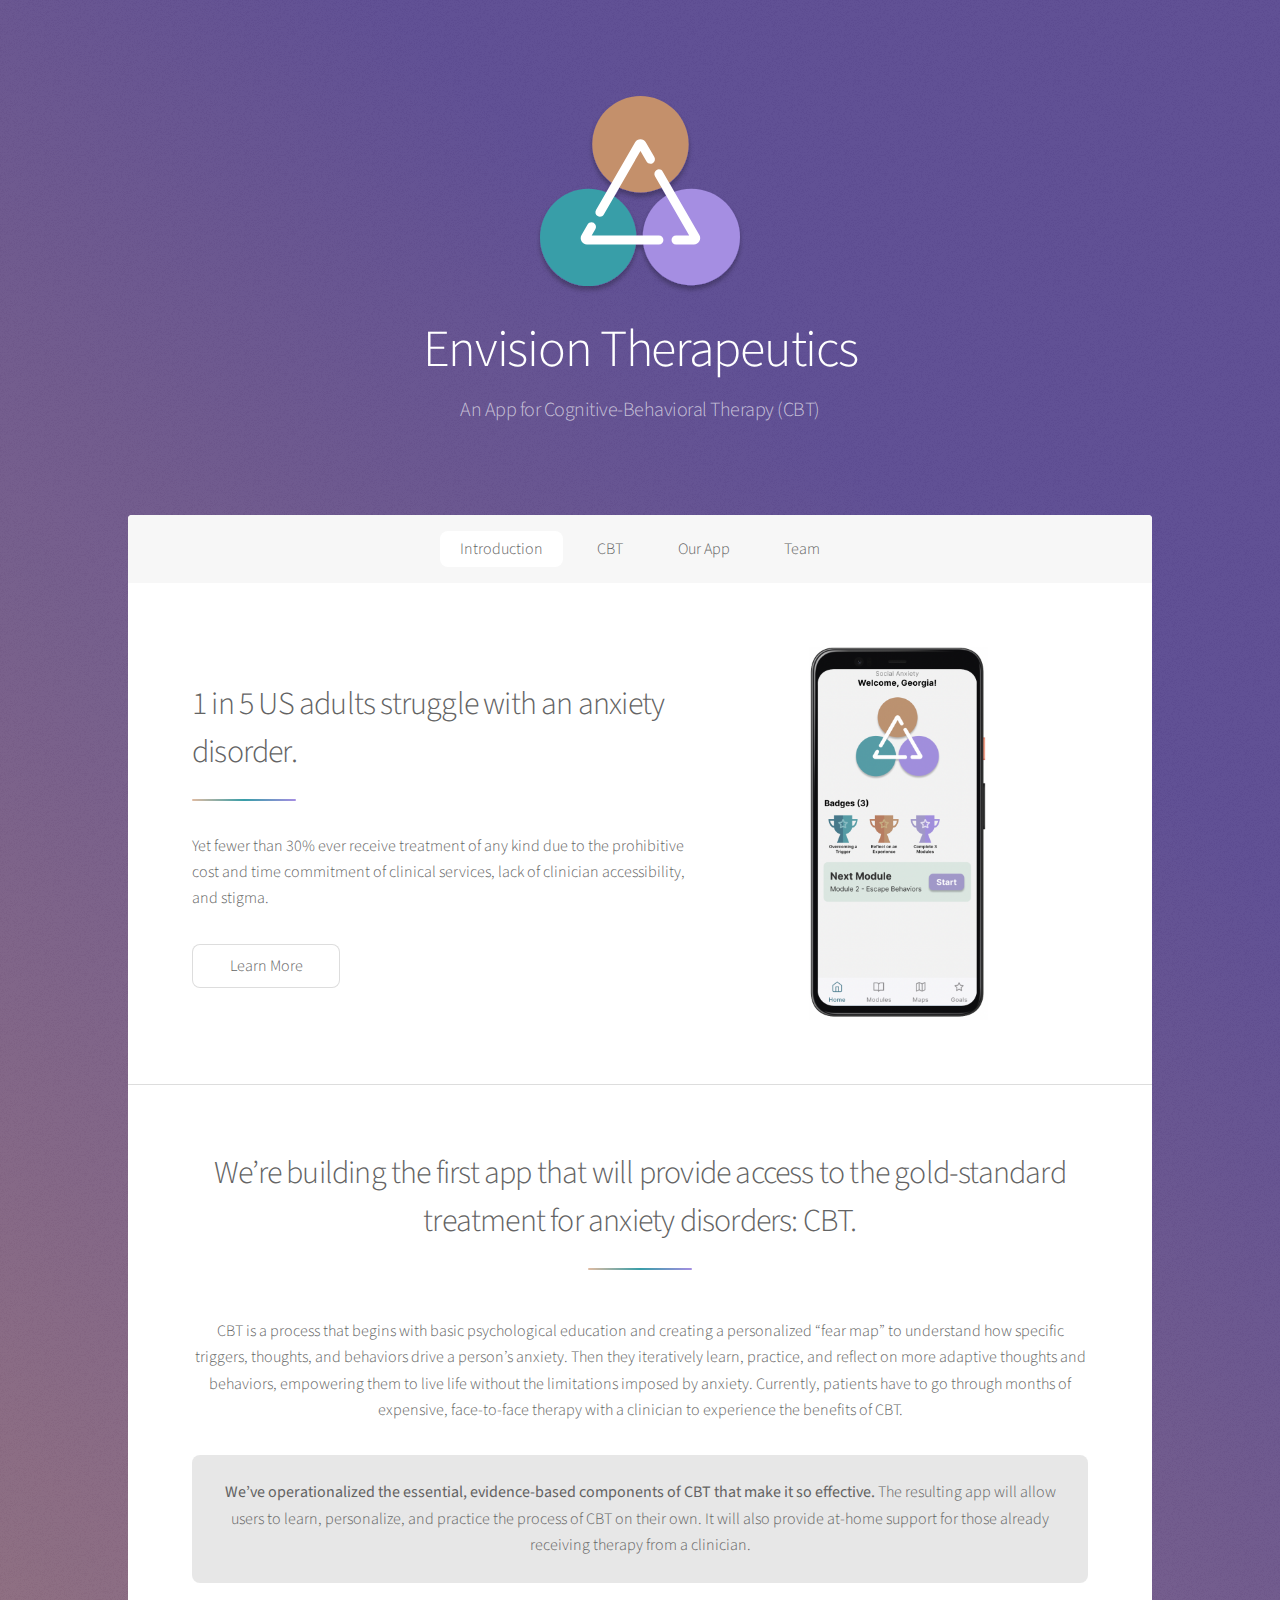
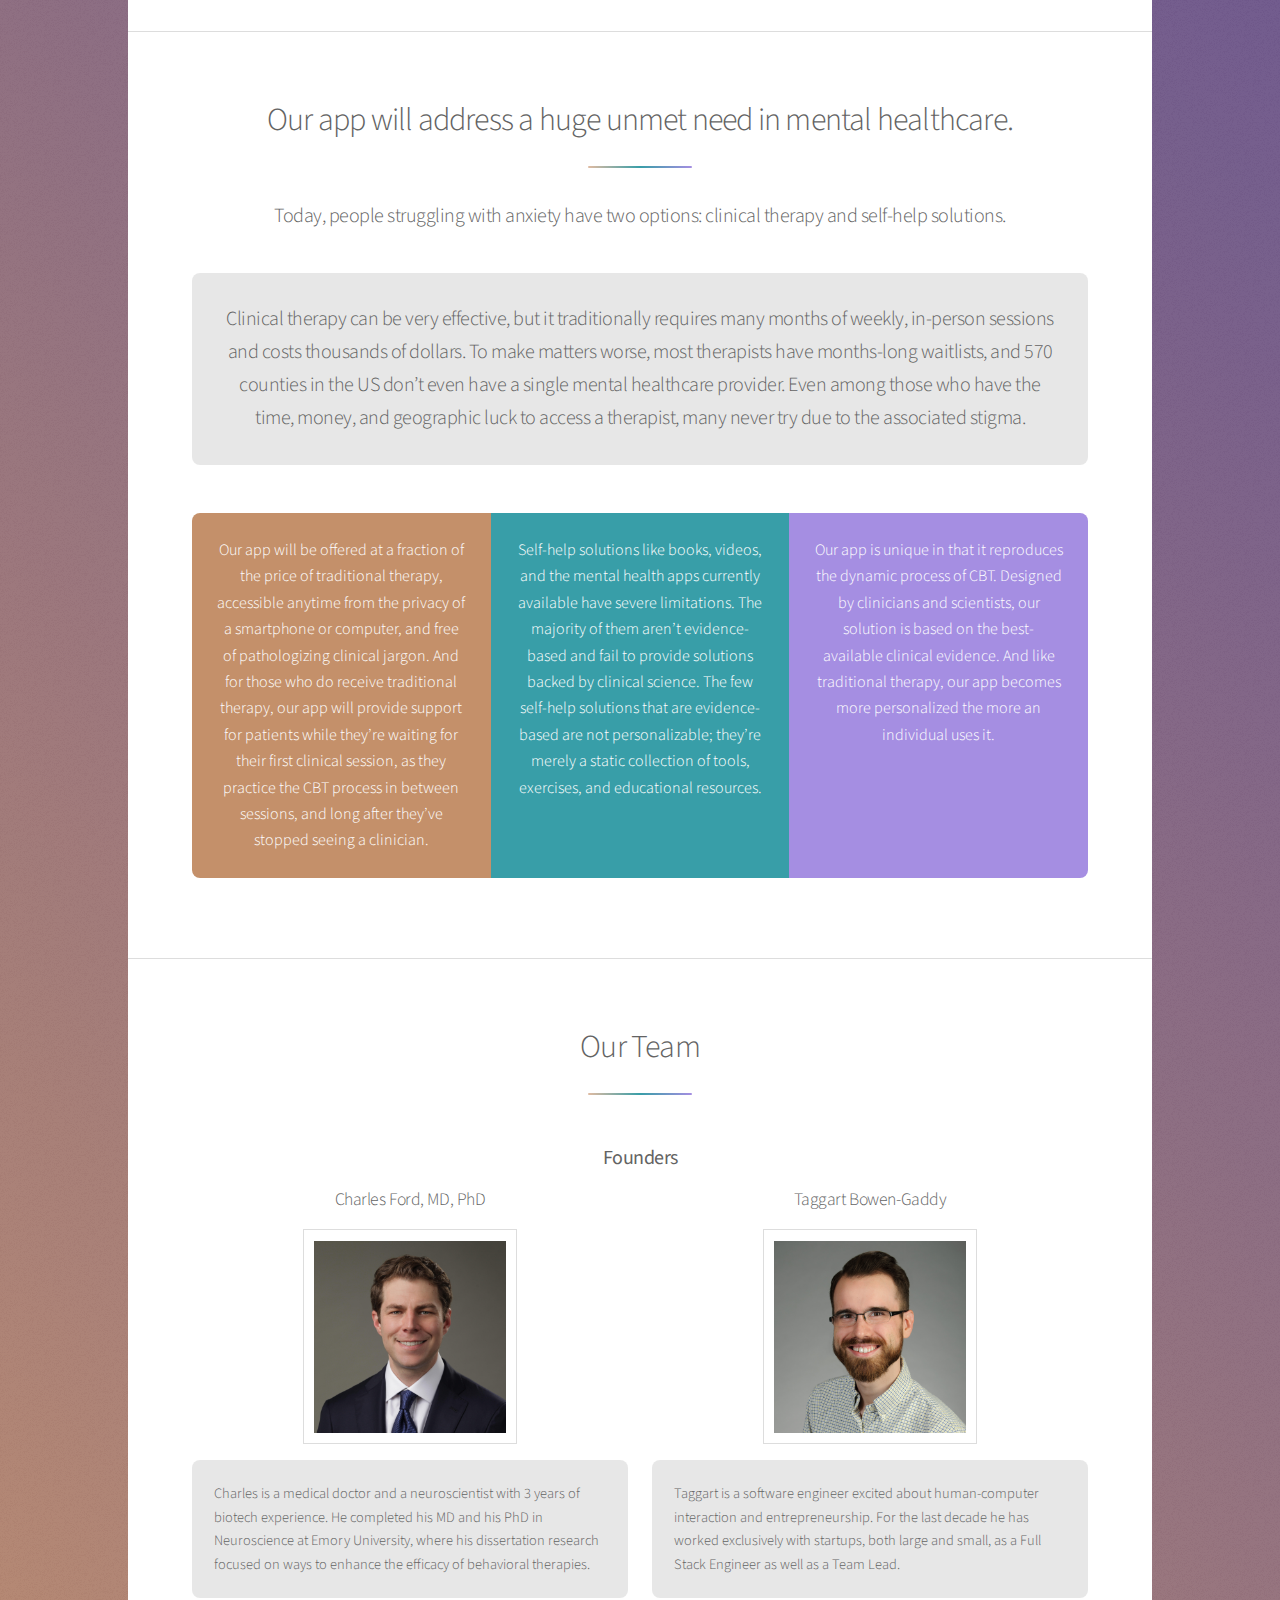
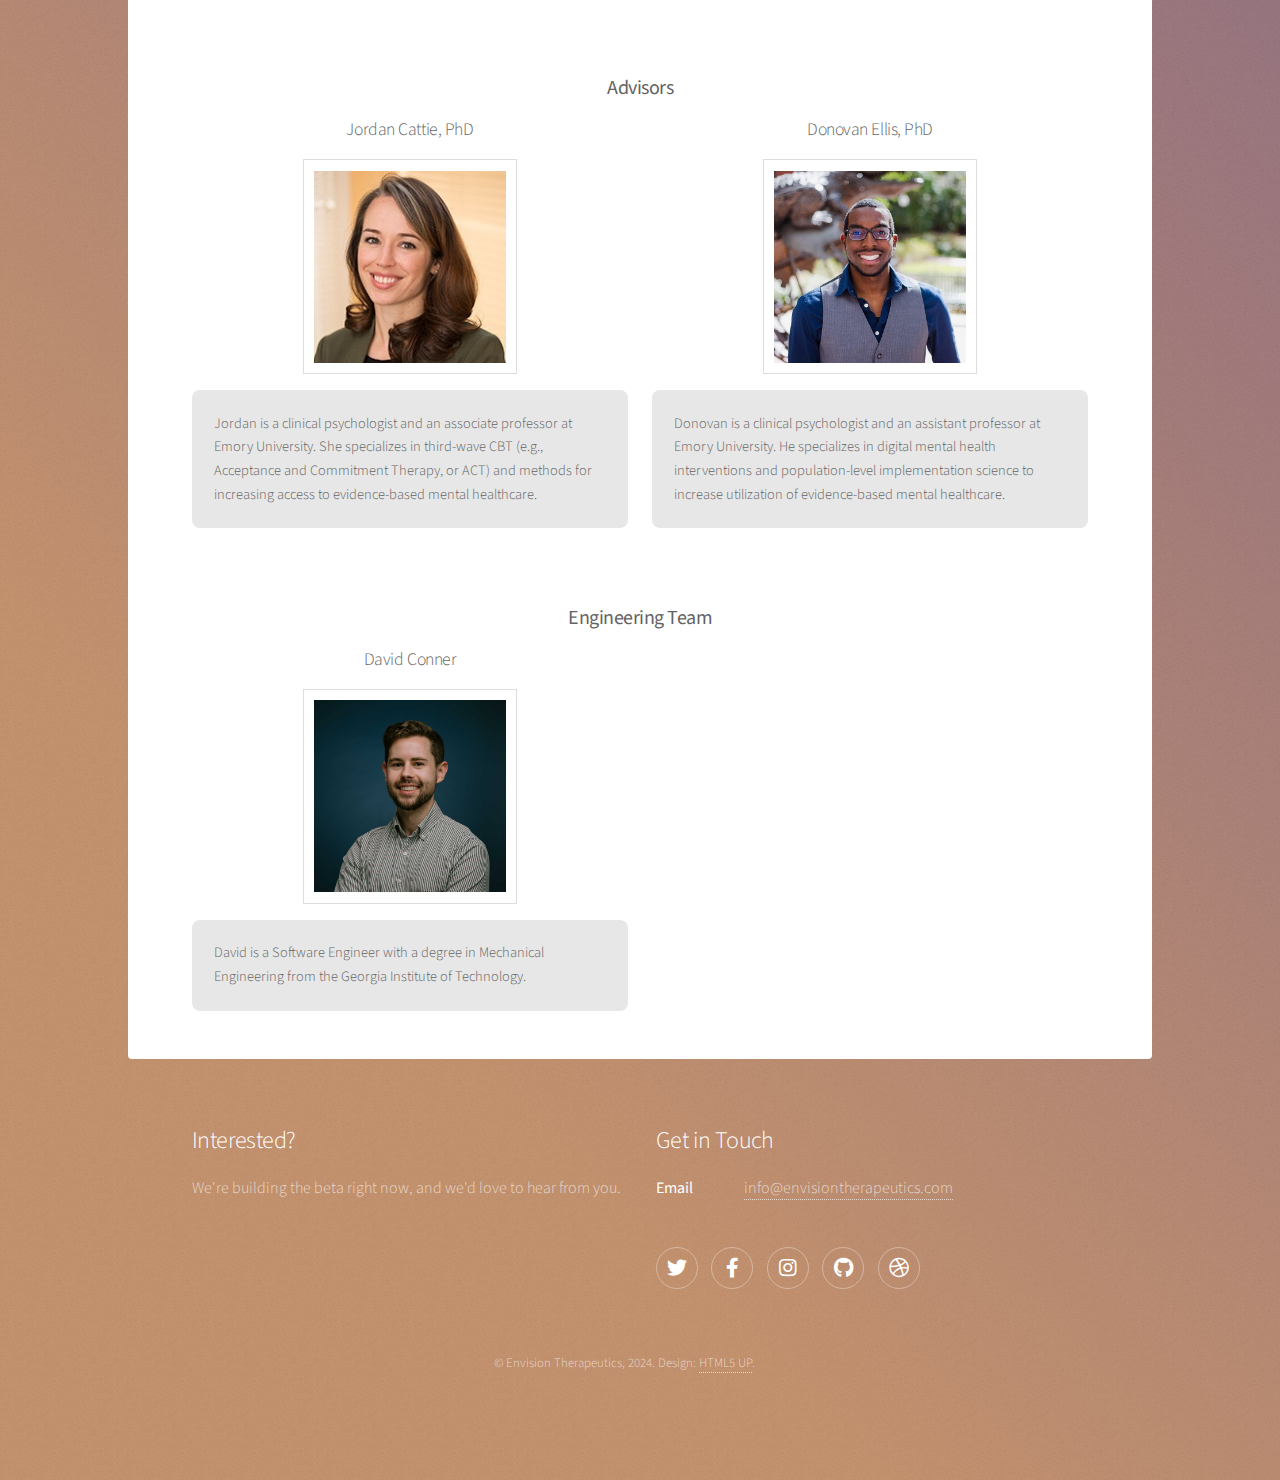
==== index.html @ 42913cb9 "Initial Commit" ====
<!DOCTYPE HTML>
<!--
	Stellar by HTML5 UP
	html5up.net | @ajlkn
	Free for personal and commercial use under the CCA 3.0 license (html5up.net/license)
-->
<html>
	<head>
		<title>Envision Therapeutics</title>
		<meta charset="utf-8" />
		<meta name="viewport" content="width=device-width, initial-scale=1, user-scalable=no" />
		<link rel="stylesheet" href="assets/css/main.css" />
		<noscript><link rel="stylesheet" href="assets/css/noscript.css" /></noscript>
	</head>
	<body class="is-preload">

		<!-- Wrapper -->
			<div id="wrapper">

				<!-- Header -->
					<header id="header" class="alt">
						<span class="logo"><img src="images/logo.svg" alt="" /></span>
						<h1>Envision Therapeutics</h1>
						<p>An App for Cognitive-Behavioral Therapy (CBT)</p>
					</header>

				<!-- Nav -->
					<nav id="nav">
						<ul>
							<li><a href="#intro" class="active">Introduction</a></li>
							<li><a href="#first">CBT</a></li>
							<li><a href="#second">Our App</a></li>
							<li><a href="#cta">Team</a></li>
						</ul>
					</nav>

				<!-- Main -->
					<div id="main">

						<!-- Introduction -->
							<section id="intro" class="main">
								<div class="spotlight">
									<div class="content">
										<header class="major">
											<h2>1 in 5 US adults struggle with an anxiety disorder.</h2>
										</header>
										<p>Yet fewer than 30% ever receive treatment of any kind due to the prohibitive cost and time commitment of clinical services, lack of clinician accessibility, and stigma.</p>
										<ul class="actions">
											<li><a href="#first" class="button">Learn More</a></li>
										</ul>
									</div>
									<img src="images/phone_mock.png" alt="" style="width: 20%; height: 20%; margin: 0 100px;" class="mobile-hide"/>
								</div>
							</section>

						<!-- First Section -->
							<section id="first" class="main special">
								<header class="major">
									<h2>We’re building the first app that will provide access to the gold-standard treatment for anxiety disorders: CBT.</h2>
								</header>
								<p>CBT is a process that begins with basic psychological education and creating a personalized “fear map” to understand how specific triggers, thoughts, and behaviors drive a person’s anxiety. Then they iteratively learn, practice, and reflect on more adaptive thoughts and behaviors, empowering them to live life without the limitations imposed by anxiety. Currently, patients have to go through months of expensive, face-to-face therapy with a clinician to experience the benefits of CBT.</p>
								<p class="subsection"><b>We’ve operationalized the essential, evidence-based components of CBT that make it so effective.</b> The resulting app will allow users to learn, personalize, and practice the process of CBT on their own. It will also provide at-home support for those already receiving therapy from a clinician.</pre>
							</section>

						<!-- Second Section -->
							<section id="second" class="main special">
								<header class="major">
									<h2>Our app will address a huge unmet need in mental healthcare.</h2>
									<p>Today, people struggling with anxiety have two options: clinical therapy and self-help solutions.</p>
									<p class="subsection">Clinical therapy can be very effective, but it traditionally requires many months of weekly, in-person sessions and costs thousands of dollars. To make matters worse, most therapists have months-long waitlists, and 570 counties in the US don’t even have a single mental healthcare provider. Even among those who have the time, money, and geographic luck to access a therapist, many never try due to the  associated stigma.</p>
								</header>
								<ul class="statistics">
									<li class="style1">
										Our app will be offered at a fraction of the price of traditional therapy, accessible anytime from the privacy of a smartphone or computer, and free of pathologizing clinical jargon. And for those who do receive traditional therapy, our app will provide support for patients while they’re waiting for their first clinical session, as they practice the CBT process in between sessions, and long after they’ve stopped seeing a clinician.
									</li>
									<li class="style2">
										Self-help solutions like books, videos, and the mental health apps currently available have severe limitations. The majority of them aren’t evidence-based and fail to provide solutions backed by clinical science. The few self-help solutions that are evidence-based are not personalizable; they’re merely a static collection of tools, exercises, and educational resources.
									</li>
									<li class="style3">
										Our app is unique in that it reproduces the dynamic process of CBT. Designed by clinicians and scientists, our solution is based on the best-available clinical evidence. And like traditional therapy, our app becomes more personalized the more an individual uses it.
									</li>
								</ul>
							</section>

						<!-- Get Started -->
							<section id="cta" class="main special">
								<header class="major">
									<h2>Our Team</h2>
								</header>
								
								<!-- Founders -->
								<h3><b>Founders</b></h3>
								<div class="row">
									<div class="col-6 col-12-medium">
										<div class="spotlight team">
											<div class="content">
												<h4>Charles Ford, MD, PhD</h4>
												<span class="image">
													<img src="images/headshots/charlie.jpg" 
														 alt="Charles Ford" 
														 style="--zoom: 1; --position-y: 0%;" />
												</span>
												<p class="subsection">Charles is a medical doctor and a neuroscientist with 3 years of biotech experience. He completed his MD and his PhD in Neuroscience at Emory University, where his dissertation research focused on ways to enhance the efficacy of behavioral therapies.</p>
											</div>
										</div>
									</div>
									<div class="col-6 col-12-medium">
										<div class="spotlight team">
											<div class="content">
												<h4>Taggart Bowen-Gaddy</h4>
												<span class="image">
													<img src="images/headshots/taggart.jpg"
														 alt="Taggart Bowen-Gaddy" 
														 style="--zoom: 1; --position-y: 0%; transform: scaleX(-1);" />
												</span>
												<p class="subsection">Taggart is a software engineer excited about human-computer interaction and entrepreneurship. For the last decade he has worked exclusively with startups, both large and small, as a Full Stack Engineer as well as a Team Lead.</p>
											</div>
										</div>
									</div>
								</div>

								<!-- Advisors -->
								<p>&nbsp;</p>
								<h3><b>Advisors</b></h3>
								<div class="row">
									<div class="col-6 col-12-medium">
										<div class="spotlight team">
											<div class="content">
												<h4>Jordan Cattie, PhD</h4>
												<span class="image"><img src="images/headshots/jordan2.jpg" alt="Jordan Cattie" style="--zoom: 1; --position-y: 0%;" /></span>
												<p class="subsection">Jordan is a clinical psychologist and an associate professor at Emory University. She specializes in third-wave CBT (e.g., Acceptance and Commitment Therapy, or ACT) and methods for increasing access to evidence-based mental healthcare.</p>
											</div>
										</div>
									</div>
									<div class="col-6 col-12-medium">
										<div class="spotlight team">
											<div class="content">
												<h4>Donovan Ellis, PhD</h4>
												<span class="image"><img src="images/headshots/donovan.jpg" alt="Donovan Ellis" style="--zoom: 1;" /></span>
												<p class="subsection">Donovan is a clinical psychologist and an assistant professor at Emory University. He specializes in digital mental health interventions and population-level implementation science to increase utilization of evidence-based mental healthcare.</p>
											</div>
										</div>
									</div>
								</div>

								<!-- Engineering Team -->
								<p>&nbsp;</p>
								<h3><b>Engineering Team</b></h3>
								<div class="row">
									<div class="col-6 col-12-medium">
										<div class="spotlight team">
											<div class="content">
												<h4>David Conner</h4>
												<span class="image"><img src="images/headshots/david.jpg" alt="David Conner" style="--zoom: 1; --position-y: 0%;" /></span>
												<p class="subsection">David is a Software Engineer with a degree in Mechanical Engineering from the Georgia Institute of Technology.</p>
											</div>
										</div>
									</div>
								</div>
							</section>

					</div>

				<!-- Footer -->
					<footer id="footer">
						<section>
							<h2>Interested?</h2>
							<p>We're building the beta right now, and we'd love to hear from you.</p>
						</section>
						<section>
							<h2>Get in Touch</h2>
							<dl class="alt">
								<dt>Email</dt>
								<dd><a href="#">info@envisiontherapeutics.com</a></dd>
							</dl>
							<ul class="icons">
								<li><a href="#" class="icon brands fa-twitter alt"><span class="label">Twitter</span></a></li>
								<li><a href="#" class="icon brands fa-facebook-f alt"><span class="label">Facebook</span></a></li>
								<li><a href="#" class="icon brands fa-instagram alt"><span class="label">Instagram</span></a></li>
								<li><a href="#" class="icon brands fa-github alt"><span class="label">GitHub</span></a></li>
								<li><a href="#" class="icon brands fa-dribbble alt"><span class="label">Dribbble</span></a></li>
							</ul>
						</section>
						<p class="copyright">&copy; Envision Therapeutics, 2024. Design: <a href="https://html5up.net">HTML5 UP</a>.</p>
					</footer>

			</div>

		<!-- Scripts -->
			<script src="assets/js/jquery.min.js"></script>
			<script src="assets/js/jquery.scrollex.min.js"></script>
			<script src="assets/js/jquery.scrolly.min.js"></script>
			<script src="assets/js/browser.min.js"></script>
			<script src="assets/js/breakpoints.min.js"></script>
			<script src="assets/js/util.js"></script>
			<script src="assets/js/main.js"></script>

	</body>
</html>
---- assets/css/main.css ----
@import url(fontawesome-all.min.css);
@import 'https://fonts.googleapis.com/css?family=Source+Sans+Pro:300,400';

/*
	Stellar by HTML5 UP
	html5up.net | @ajlkn
	Free for personal and commercial use under the CCA 3.0 license (html5up.net/license)
*/

html, body, div, span, applet, object,
iframe, h1, h2, h3, h4, h5, h6, p, blockquote,
pre, a, abbr, acronym, address, big, cite,
code, del, dfn, em, img, ins, kbd, q, s, samp,
small, strike, strong, sub, sup, tt, var, b,
u, i, center, dl, dt, dd, ol, ul, li, fieldset,
form, label, legend, table, caption, tbody,
tfoot, thead, tr, th, td, article, aside,
canvas, details, embed, figure, figcaption,
footer, header, hgroup, menu, nav, output, ruby,
section, summary, time, mark, audio, video {
	margin: 0;
	padding: 0;
	border: 0;
	font-size: 100%;
	font: inherit;
	vertical-align: baseline;}

article, aside, details, figcaption, figure,
footer, header, hgroup, menu, nav, section {
	display: block;}

body {
	line-height: 1;
}

ol, ul {
	list-style: none;
}

blockquote, q {
	quotes: none;
}

	blockquote:before, blockquote:after, q:before, q:after {
		content: '';
		content: none;
	}

table {
	border-collapse: collapse;
	border-spacing: 0;
}

body {
	-webkit-text-size-adjust: none;
}

mark {
	background-color: transparent;
	color: inherit;
}

input::-moz-focus-inner {
	border: 0;
	padding: 0;
}

input, select, textarea {
	-moz-appearance: none;
	-webkit-appearance: none;
	-ms-appearance: none;
	appearance: none;
}

/* Basic */

	@-ms-viewport {
		width: device-width;
	}

	body {
		-ms-overflow-style: scrollbar;
	}

	@media screen and (max-width: 480px) {

		html, body {
			min-width: 320px;
		}

	}

	html {
		box-sizing: border-box;
	}

	*, *:before, *:after {
		box-sizing: inherit;
	}

	body {
		background-color: #935d8c;
		background-image: url("images/overlay.png"), -moz-linear-gradient(225deg, #5f4d93 15%, #c4906a 85%);
		background-image: url("images/overlay.png"), -webkit-linear-gradient(225deg, #5f4d93 15%, #c4906a 85%);
		background-image: url("images/overlay.png"), -ms-linear-gradient(225deg, #5f4d93 15%, #c4906a 85%);
		background-image: url("images/overlay.png"), linear-gradient(225deg, #5f4d93 15%, #c4906a 85%);
	}

		body.is-preload *, body.is-preload *:before, body.is-preload *:after {
			-moz-animation: none !important;
			-webkit-animation: none !important;
			-ms-animation: none !important;
			animation: none !important;
			-moz-transition: none !important;
			-webkit-transition: none !important;
			-ms-transition: none !important;
			transition: none !important;
		}

/* Type */

	body {
		background-color: #935d8c;
		color: rgba(255, 255, 255, 0.65);
	}

	body, input, select, textarea {
		font-family: "Source Sans Pro", Helvetica, sans-serif;
		font-size: 17pt;
		font-weight: 300;
		line-height: 1.65;
	}

		@media screen and (max-width: 1680px) {

			body, input, select, textarea {
				font-size: 14pt;
			}

		}

		@media screen and (max-width: 1280px) {

			body, input, select, textarea {
				font-size: 12pt;
			}

		}

		@media screen and (max-width: 360px) {

			body, input, select, textarea {
				font-size: 11pt;
			}

		}

	a {
		-moz-transition: color 0.2s ease, border-bottom 0.2s ease;
		-webkit-transition: color 0.2s ease, border-bottom 0.2s ease;
		-ms-transition: color 0.2s ease, border-bottom 0.2s ease;
		transition: color 0.2s ease, border-bottom 0.2s ease;
		text-decoration: none;
		border-bottom: dotted 1px;
		color: inherit;
	}

		a:hover {
			border-bottom-color: transparent;
		}

	strong, b {
		font-weight: 400;
	}

	em, i {
		font-style: italic;
	}

	p {
		margin: 0 0 2em 0;
	}

		p.content {
			-moz-columns: 20em 2;
			-webkit-columns: 20em 2;
			-ms-columns: 20em 2;
			columns: 20em 2;
			-moz-column-gap: 2em;
			-webkit-column-gap: 2em;
			-ms-column-gap: 2em;
			column-gap: 2em;
			text-align: justify;
		}

		/* Add the new subsection class */
		p.subsection {
			background-color: rgba(161, 161, 161, 0.25);
			padding: 1.5em;
			margin: 1em 0;
			border-radius: 8px;
		}

	h1, h2, h3, h4, h5, h6 {
		font-weight: 300;
		line-height: 1.5;
		margin: 0 0 0.7em 0;
		letter-spacing: -0.025em;
	}

		h1 a, h2 a, h3 a, h4 a, h5 a, h6 a {
			color: inherit;
			text-decoration: none;
		}

	h1 {
		font-size: 2.5em;
		line-height: 1.2;
	}

	h2 {
		font-size: 1.5em;
	}

	h3 {
		font-size: 1.25em;
	}

	h4 {
		font-size: 1.1em;
	}

	h5 {
		font-size: 0.9em;
	}

	h6 {
		font-size: 0.7em;
	}

	@media screen and (max-width: 736px) {

		h1 {
			font-size: 2em;
		}

	}

	sub {
		font-size: 0.8em;
		position: relative;
		top: 0.5em;
	}

	sup {
		font-size: 0.8em;
		position: relative;
		top: -0.5em;
	}

	blockquote {
		border-left: solid 4px;
		font-style: italic;
		margin: 0 0 2em 0;
		padding: 0.5em 0 0.5em 2em;
	}

	code {
		border-radius: 8px;
		border: solid 1px;
		font-family: "Courier New", monospace;
		font-size: 0.9em;
		margin: 0 0.25em;
		padding: 0.25em 0.65em;
	}

	pre {
		-webkit-overflow-scrolling: touch;
		font-family: "Courier New", monospace;
		font-size: 0.9em;
		margin: 0 0 2em 0;
	}

		pre code {
			display: block;
			line-height: 1.75;
			padding: 1em 1.5em;
			overflow-x: auto;
		}

	hr {
		border: 0;
		border-bottom: solid 1px;
		margin: 2em 0;
	}

		hr.major {
			margin: 3em 0;
		}

	.align-left {
		text-align: left;
	}

	.align-center {
		text-align: center;
	}

	.align-right {
		text-align: right;
	}

	input, select, textarea {
		color: #ffffff;
	}

	a:hover {
		color: #ffffff;
	}

	strong, b {
		color: #ffffff;
	}

	h1, h2, h3, h4, h5, h6 {
		color: #ffffff;
	}

	blockquote {
		border-left-color: rgba(255, 255, 255, 0.35);
	}

	code {
		background: rgba(255, 255, 255, 0.075);
		border-color: rgba(255, 255, 255, 0.35);
	}

	hr {
		border-bottom-color: rgba(255, 255, 255, 0.35);
	}

/* Row */

	.row {
		display: flex;
		flex-wrap: wrap;
		box-sizing: border-box;
		align-items: stretch;
	}

		.row > * {
			box-sizing: border-box;
		}

		.row.gtr-uniform > * > :last-child {
			margin-bottom: 0;
		}

		.row.aln-left {
			justify-content: flex-start;
		}

		.row.aln-center {
			justify-content: center;
		}

		.row.aln-right {
			justify-content: flex-end;
		}

		.row.aln-top {
			align-items: flex-start;
		}

		.row.aln-middle {
			align-items: center;
		}

		.row.aln-bottom {
			align-items: flex-end;
		}

		.row > .imp {
			order: -1;
		}

		.row > .col-1 {
			width: 8.33333%;
		}

		.row > .off-1 {
			margin-left: 8.33333%;
		}

		.row > .col-2 {
			width: 16.66667%;
		}

		.row > .off-2 {
			margin-left: 16.66667%;
		}

		.row > .col-3 {
			width: 25%;
		}

		.row > .off-3 {
			margin-left: 25%;
		}

		.row > .col-4 {
			width: 33.33333%;
		}

		.row > .off-4 {
			margin-left: 33.33333%;
		}

		.row > .col-5 {
			width: 41.66667%;
		}

		.row > .off-5 {
			margin-left: 41.66667%;
		}

		.row > .col-6 {
			width: 50%;
		}

		.row > .off-6 {
			margin-left: 50%;
		}

		.row > .col-7 {
			width: 58.33333%;
		}

		.row > .off-7 {
			margin-left: 58.33333%;
		}

		.row > .col-8 {
			width: 66.66667%;
		}

		.row > .off-8 {
			margin-left: 66.66667%;
		}

		.row > .col-9 {
			width: 75%;
		}

		.row > .off-9 {
			margin-left: 75%;
		}

		.row > .col-10 {
			width: 83.33333%;
		}

		.row > .off-10 {
			margin-left: 83.33333%;
		}

		.row > .col-11 {
			width: 91.66667%;
		}

		.row > .off-11 {
			margin-left: 91.66667%;
		}

		.row > .col-12 {
			width: 100%;
		}

		.row > .off-12 {
			margin-left: 100%;
		}

		.row.gtr-0 {
			margin-top: 0;
			margin-left: 0em;
		}

			.row.gtr-0 > * {
				padding: 0 0 0 0em;
			}

			.row.gtr-0.gtr-uniform {
				margin-top: 0em;
			}

				.row.gtr-0.gtr-uniform > * {
					padding-top: 0em;
				}

		.row.gtr-25 {
			margin-top: 0;
			margin-left: -0.375em;
		}

			.row.gtr-25 > * {
				padding: 0 0 0 0.375em;
			}

			.row.gtr-25.gtr-uniform {
				margin-top: -0.375em;
			}

				.row.gtr-25.gtr-uniform > * {
					padding-top: 0.375em;
				}

		.row.gtr-50 {
			margin-top: 0;
			margin-left: -0.75em;
		}

			.row.gtr-50 > * {
				padding: 0 0 0 0.75em;
			}

			.row.gtr-50.gtr-uniform {
				margin-top: -0.75em;
			}

				.row.gtr-50.gtr-uniform > * {
					padding-top: 0.75em;
				}

		.row {
			margin-top: 0;
			margin-left: -1.5em;
		}

			.row > * {
				padding: 0 0 0 1.5em;
			}

			.row.gtr-uniform {
				margin-top: -1.5em;
			}

				.row.gtr-uniform > * {
					padding-top: 1.5em;
				}

		.row.gtr-150 {
			margin-top: 0;
			margin-left: -2.25em;
		}

			.row.gtr-150 > * {
				padding: 0 0 0 2.25em;
			}

			.row.gtr-150.gtr-uniform {
				margin-top: -2.25em;
			}

				.row.gtr-150.gtr-uniform > * {
					padding-top: 2.25em;
				}

		.row.gtr-200 {
			margin-top: 0;
			margin-left: -3em;
		}

			.row.gtr-200 > * {
				padding: 0 0 0 3em;
			}

			.row.gtr-200.gtr-uniform {
				margin-top: -3em;
			}

				.row.gtr-200.gtr-uniform > * {
					padding-top: 3em;
				}

		@media screen and (max-width: 1680px) {

			.row {
				display: flex;
				flex-wrap: wrap;
				box-sizing: border-box;
				align-items: stretch;
			}

				.row > * {
					box-sizing: border-box;
				}

				.row.gtr-uniform > * > :last-child {
					margin-bottom: 0;
				}

				.row.aln-left {
					justify-content: flex-start;
				}

				.row.aln-center {
					justify-content: center;
				}

				.row.aln-right {
					justify-content: flex-end;
				}

				.row.aln-top {
					align-items: flex-start;
				}

				.row.aln-middle {
					align-items: center;
				}

				.row.aln-bottom {
					align-items: flex-end;
				}

				.row > .imp-xlarge {
					order: -1;
				}

				.row > .col-1-xlarge {
					width: 8.33333%;
				}

				.row > .off-1-xlarge {
					margin-left: 8.33333%;
				}

				.row > .col-2-xlarge {
					width: 16.66667%;
				}

				.row > .off-2-xlarge {
					margin-left: 16.66667%;
				}

				.row > .col-3-xlarge {
					width: 25%;
				}

				.row > .off-3-xlarge {
					margin-left: 25%;
				}

				.row > .col-4-xlarge {
					width: 33.33333%;
				}

				.row > .off-4-xlarge {
					margin-left: 33.33333%;
				}

				.row > .col-5-xlarge {
					width: 41.66667%;
				}

				.row > .off-5-xlarge {
					margin-left: 41.66667%;
				}

				.row > .col-6-xlarge {
					width: 50%;
				}

				.row > .off-6-xlarge {
					margin-left: 50%;
				}

				.row > .col-7-xlarge {
					width: 58.33333%;
				}

				.row > .off-7-xlarge {
					margin-left: 58.33333%;
				}

				.row > .col-8-xlarge {
					width: 66.66667%;
				}

				.row > .off-8-xlarge {
					margin-left: 66.66667%;
				}

				.row > .col-9-xlarge {
					width: 75%;
				}

				.row > .off-9-xlarge {
					margin-left: 75%;
				}

				.row > .col-10-xlarge {
					width: 83.33333%;
				}

				.row > .off-10-xlarge {
					margin-left: 83.33333%;
				}

				.row > .col-11-xlarge {
					width: 91.66667%;
				}

				.row > .off-11-xlarge {
					margin-left: 91.66667%;
				}

				.row > .col-12-xlarge {
					width: 100%;
				}

				.row > .off-12-xlarge {
					margin-left: 100%;
				}

				.row.gtr-0 {
					margin-top: 0;
					margin-left: 0em;
				}

					.row.gtr-0 > * {
						padding: 0 0 0 0em;
					}

					.row.gtr-0.gtr-uniform {
						margin-top: 0em;
					}

						.row.gtr-0.gtr-uniform > * {
							padding-top: 0em;
						}

				.row.gtr-25 {
					margin-top: 0;
					margin-left: -0.375em;
				}

					.row.gtr-25 > * {
						padding: 0 0 0 0.375em;
					}

					.row.gtr-25.gtr-uniform {
						margin-top: -0.375em;
					}

						.row.gtr-25.gtr-uniform > * {
							padding-top: 0.375em;
						}

				.row.gtr-50 {
					margin-top: 0;
					margin-left: -0.75em;
				}

					.row.gtr-50 > * {
						padding: 0 0 0 0.75em;
					}

					.row.gtr-50.gtr-uniform {
						margin-top: -0.75em;
					}

						.row.gtr-50.gtr-uniform > * {
							padding-top: 0.75em;
						}

				.row {
					margin-top: 0;
					margin-left: -1.5em;
				}

					.row > * {
						padding: 0 0 0 1.5em;
					}

					.row.gtr-uniform {
						margin-top: -1.5em;
					}

						.row.gtr-uniform > * {
							padding-top: 1.5em;
						}

				.row.gtr-150 {
					margin-top: 0;
					margin-left: -2.25em;
				}

					.row.gtr-150 > * {
						padding: 0 0 0 2.25em;
					}

					.row.gtr-150.gtr-uniform {
						margin-top: -2.25em;
					}

						.row.gtr-150.gtr-uniform > * {
							padding-top: 2.25em;
						}

				.row.gtr-200 {
					margin-top: 0;
					margin-left: -3em;
				}

					.row.gtr-200 > * {
						padding: 0 0 0 3em;
					}

					.row.gtr-200.gtr-uniform {
						margin-top: -3em;
					}

						.row.gtr-200.gtr-uniform > * {
							padding-top: 3em;
						}

		}

		@media screen and (max-width: 1280px) {

			.row {
				display: flex;
				flex-wrap: wrap;
				box-sizing: border-box;
				align-items: stretch;
			}

				.row > * {
					box-sizing: border-box;
				}

				.row.gtr-uniform > * > :last-child {
					margin-bottom: 0;
				}

				.row.aln-left {
					justify-content: flex-start;
				}

				.row.aln-center {
					justify-content: center;
				}

				.row.aln-right {
					justify-content: flex-end;
				}

				.row.aln-top {
					align-items: flex-start;
				}

				.row.aln-middle {
					align-items: center;
				}

				.row.aln-bottom {
					align-items: flex-end;
				}

				.row > .imp-large {
					order: -1;
				}

				.row > .col-1-large {
					width: 8.33333%;
				}

				.row > .off-1-large {
					margin-left: 8.33333%;
				}

				.row > .col-2-large {
					width: 16.66667%;
				}

				.row > .off-2-large {
					margin-left: 16.66667%;
				}

				.row > .col-3-large {
					width: 25%;
				}

				.row > .off-3-large {
					margin-left: 25%;
				}

				.row > .col-4-large {
					width: 33.33333%;
				}

				.row > .off-4-large {
					margin-left: 33.33333%;
				}

				.row > .col-5-large {
					width: 41.66667%;
				}

				.row > .off-5-large {
					margin-left: 41.66667%;
				}

				.row > .col-6-large {
					width: 50%;
				}

				.row > .off-6-large {
					margin-left: 50%;
				}

				.row > .col-7-large {
					width: 58.33333%;
				}

				.row > .off-7-large {
					margin-left: 58.33333%;
				}

				.row > .col-8-large {
					width: 66.66667%;
				}

				.row > .off-8-large {
					margin-left: 66.66667%;
				}

				.row > .col-9-large {
					width: 75%;
				}

				.row > .off-9-large {
					margin-left: 75%;
				}

				.row > .col-10-large {
					width: 83.33333%;
				}

				.row > .off-10-large {
					margin-left: 83.33333%;
				}

				.row > .col-11-large {
					width: 91.66667%;
				}

				.row > .off-11-large {
					margin-left: 91.66667%;
				}

				.row > .col-12-large {
					width: 100%;
				}

				.row > .off-12-large {
					margin-left: 100%;
				}

				.row.gtr-0 {
					margin-top: 0;
					margin-left: 0em;
				}

					.row.gtr-0 > * {
						padding: 0 0 0 0em;
					}

					.row.gtr-0.gtr-uniform {
						margin-top: 0em;
					}

						.row.gtr-0.gtr-uniform > * {
							padding-top: 0em;
						}

				.row.gtr-25 {
					margin-top: 0;
					margin-left: -0.375em;
				}

					.row.gtr-25 > * {
						padding: 0 0 0 0.375em;
					}

					.row.gtr-25.gtr-uniform {
						margin-top: -0.375em;
					}

						.row.gtr-25.gtr-uniform > * {
							padding-top: 0.375em;
						}

				.row.gtr-50 {
					margin-top: 0;
					margin-left: -0.75em;
				}

					.row.gtr-50 > * {
						padding: 0 0 0 0.75em;
					}

					.row.gtr-50.gtr-uniform {
						margin-top: -0.75em;
					}

						.row.gtr-50.gtr-uniform > * {
							padding-top: 0.75em;
						}

				.row {
					margin-top: 0;
					margin-left: -1.5em;
				}

					.row > * {
						padding: 0 0 0 1.5em;
					}

					.row.gtr-uniform {
						margin-top: -1.5em;
					}

						.row.gtr-uniform > * {
							padding-top: 1.5em;
						}

				.row.gtr-150 {
					margin-top: 0;
					margin-left: -2.25em;
				}

					.row.gtr-150 > * {
						padding: 0 0 0 2.25em;
					}

					.row.gtr-150.gtr-uniform {
						margin-top: -2.25em;
					}

						.row.gtr-150.gtr-uniform > * {
							padding-top: 2.25em;
						}

				.row.gtr-200 {
					margin-top: 0;
					margin-left: -3em;
				}

					.row.gtr-200 > * {
						padding: 0 0 0 3em;
					}

					.row.gtr-200.gtr-uniform {
						margin-top: -3em;
					}

						.row.gtr-200.gtr-uniform > * {
							padding-top: 3em;
						}

		}

		@media screen and (max-width: 980px) {

			.row {
				display: flex;
				flex-wrap: wrap;
				box-sizing: border-box;
				align-items: stretch;
			}

				.row > * {
					box-sizing: border-box;
				}

				.row.gtr-uniform > * > :last-child {
					margin-bottom: 0;
				}

				.row.aln-left {
					justify-content: flex-start;
				}

				.row.aln-center {
					justify-content: center;
				}

				.row.aln-right {
					justify-content: flex-end;
				}

				.row.aln-top {
					align-items: flex-start;
				}

				.row.aln-middle {
					align-items: center;
				}

				.row.aln-bottom {
					align-items: flex-end;
				}

				.row > .imp-medium {
					order: -1;
				}

				.row > .col-1-medium {
					width: 8.33333%;
				}

				.row > .off-1-medium {
					margin-left: 8.33333%;
				}

				.row > .col-2-medium {
					width: 16.66667%;
				}

				.row > .off-2-medium {
					margin-left: 16.66667%;
				}

				.row > .col-3-medium {
					width: 25%;
				}

				.row > .off-3-medium {
					margin-left: 25%;
				}

				.row > .col-4-medium {
					width: 33.33333%;
				}

				.row > .off-4-medium {
					margin-left: 33.33333%;
				}

				.row > .col-5-medium {
					width: 41.66667%;
				}

				.row > .off-5-medium {
					margin-left: 41.66667%;
				}

				.row > .col-6-medium {
					width: 50%;
				}

				.row > .off-6-medium {
					margin-left: 50%;
				}

				.row > .col-7-medium {
					width: 58.33333%;
				}

				.row > .off-7-medium {
					margin-left: 58.33333%;
				}

				.row > .col-8-medium {
					width: 66.66667%;
				}

				.row > .off-8-medium {
					margin-left: 66.66667%;
				}

				.row > .col-9-medium {
					width: 75%;
				}

				.row > .off-9-medium {
					margin-left: 75%;
				}

				.row > .col-10-medium {
					width: 83.33333%;
				}

				.row > .off-10-medium {
					margin-left: 83.33333%;
				}

				.row > .col-11-medium {
					width: 91.66667%;
				}

				.row > .off-11-medium {
					margin-left: 91.66667%;
				}

				.row > .col-12-medium {
					width: 100%;
				}

				.row > .off-12-medium {
					margin-left: 100%;
				}

				.row.gtr-0 {
					margin-top: 0;
					margin-left: 0em;
				}

					.row.gtr-0 > * {
						padding: 0 0 0 0em;
					}

					.row.gtr-0.gtr-uniform {
						margin-top: 0em;
					}

						.row.gtr-0.gtr-uniform > * {
							padding-top: 0em;
						}

				.row.gtr-25 {
					margin-top: 0;
					margin-left: -0.375em;
				}

					.row.gtr-25 > * {
						padding: 0 0 0 0.375em;
					}

					.row.gtr-25.gtr-uniform {
						margin-top: -0.375em;
					}

						.row.gtr-25.gtr-uniform > * {
							padding-top: 0.375em;
						}

				.row.gtr-50 {
					margin-top: 0;
					margin-left: -0.75em;
				}

					.row.gtr-50 > * {
						padding: 0 0 0 0.75em;
					}

					.row.gtr-50.gtr-uniform {
						margin-top: -0.75em;
					}

						.row.gtr-50.gtr-uniform > * {
							padding-top: 0.75em;
						}

				.row {
					margin-top: 0;
					margin-left: -1.5em;
				}

					.row > * {
						padding: 0 0 0 1.5em;
					}

					.row.gtr-uniform {
						margin-top: -1.5em;
					}

						.row.gtr-uniform > * {
							padding-top: 1.5em;
						}

				.row.gtr-150 {
					margin-top: 0;
					margin-left: -2.25em;
				}

					.row.gtr-150 > * {
						padding: 0 0 0 2.25em;
					}

					.row.gtr-150.gtr-uniform {
						margin-top: -2.25em;
					}

						.row.gtr-150.gtr-uniform > * {
							padding-top: 2.25em;
						}

				.row.gtr-200 {
					margin-top: 0;
					margin-left: -3em;
				}

					.row.gtr-200 > * {
						padding: 0 0 0 3em;
					}

					.row.gtr-200.gtr-uniform {
						margin-top: -3em;
					}

						.row.gtr-200.gtr-uniform > * {
							padding-top: 3em;
						}

		}

		@media screen and (max-width: 736px) {

			.row {
				display: flex;
				flex-wrap: wrap;
				box-sizing: border-box;
				align-items: stretch;
			}

				.row > * {
					box-sizing: border-box;
				}

				.row.gtr-uniform > * > :last-child {
					margin-bottom: 0;
				}

				.row.aln-left {
					justify-content: flex-start;
				}

				.row.aln-center {
					justify-content: center;
				}

				.row.aln-right {
					justify-content: flex-end;
				}

				.row.aln-top {
					align-items: flex-start;
				}

				.row.aln-middle {
					align-items: center;
				}

				.row.aln-bottom {
					align-items: flex-end;
				}

				.row > .imp-small {
					order: -1;
				}

				.row > .col-1-small {
					width: 8.33333%;
				}

				.row > .off-1-small {
					margin-left: 8.33333%;
				}

				.row > .col-2-small {
					width: 16.66667%;
				}

				.row > .off-2-small {
					margin-left: 16.66667%;
				}

				.row > .col-3-small {
					width: 25%;
				}

				.row > .off-3-small {
					margin-left: 25%;
				}

				.row > .col-4-small {
					width: 33.33333%;
				}

				.row > .off-4-small {
					margin-left: 33.33333%;
				}

				.row > .col-5-small {
					width: 41.66667%;
				}

				.row > .off-5-small {
					margin-left: 41.66667%;
				}

				.row > .col-6-small {
					width: 50%;
				}

				.row > .off-6-small {
					margin-left: 50%;
				}

				.row > .col-7-small {
					width: 58.33333%;
				}

				.row > .off-7-small {
					margin-left: 58.33333%;
				}

				.row > .col-8-small {
					width: 66.66667%;
				}

				.row > .off-8-small {
					margin-left: 66.66667%;
				}

				.row > .col-9-small {
					width: 75%;
				}

				.row > .off-9-small {
					margin-left: 75%;
				}

				.row > .col-10-small {
					width: 83.33333%;
				}

				.row > .off-10-small {
					margin-left: 83.33333%;
				}

				.row > .col-11-small {
					width: 91.66667%;
				}

				.row > .off-11-small {
					margin-left: 91.66667%;
				}

				.row > .col-12-small {
					width: 100%;
				}

				.row > .off-12-small {
					margin-left: 100%;
				}

				.row.gtr-0 {
					margin-top: 0;
					margin-left: 0em;
				}

					.row.gtr-0 > * {
						padding: 0 0 0 0em;
					}

					.row.gtr-0.gtr-uniform {
						margin-top: 0em;
					}

						.row.gtr-0.gtr-uniform > * {
							padding-top: 0em;
						}

				.row.gtr-25 {
					margin-top: 0;
					margin-left: -0.25em;
				}

					.row.gtr-25 > * {
						padding: 0 0 0 0.25em;
					}

					.row.gtr-25.gtr-uniform {
						margin-top: -0.25em;
					}

						.row.gtr-25.gtr-uniform > * {
							padding-top: 0.25em;
						}

				.row.gtr-50 {
					margin-top: 0;
					margin-left: -0.5em;
				}

					.row.gtr-50 > * {
						padding: 0 0 0 0.5em;
					}

					.row.gtr-50.gtr-uniform {
						margin-top: -0.5em;
					}

						.row.gtr-50.gtr-uniform > * {
							padding-top: 0.5em;
						}

				.row {
					margin-top: 0;
					margin-left: -1em;
				}

					.row > * {
						padding: 0 0 0 1em;
					}

					.row.gtr-uniform {
						margin-top: -1em;
					}

						.row.gtr-uniform > * {
							padding-top: 1em;
						}

				.row.gtr-150 {
					margin-top: 0;
					margin-left: -1.5em;
				}

					.row.gtr-150 > * {
						padding: 0 0 0 1.5em;
					}

					.row.gtr-150.gtr-uniform {
						margin-top: -1.5em;
					}

						.row.gtr-150.gtr-uniform > * {
							padding-top: 1.5em;
						}

				.row.gtr-200 {
					margin-top: 0;
					margin-left: -2em;
				}

					.row.gtr-200 > * {
						padding: 0 0 0 2em;
					}

					.row.gtr-200.gtr-uniform {
						margin-top: -2em;
					}

						.row.gtr-200.gtr-uniform > * {
							padding-top: 2em;
						}

		}

		@media screen and (max-width: 480px) {

			.row {
				display: flex;
				flex-wrap: wrap;
				box-sizing: border-box;
				align-items: stretch;
			}

				.row > * {
					box-sizing: border-box;
				}

				.row.gtr-uniform > * > :last-child {
					margin-bottom: 0;
				}

				.row.aln-left {
					justify-content: flex-start;
				}

				.row.aln-center {
					justify-content: center;
				}

				.row.aln-right {
					justify-content: flex-end;
				}

				.row.aln-top {
					align-items: flex-start;
				}

				.row.aln-middle {
					align-items: center;
				}

				.row.aln-bottom {
					align-items: flex-end;
				}

				.row > .imp-xsmall {
					order: -1;
				}

				.row > .col-1-xsmall {
					width: 8.33333%;
				}

				.row > .off-1-xsmall {
					margin-left: 8.33333%;
				}

				.row > .col-2-xsmall {
					width: 16.66667%;
				}

				.row > .off-2-xsmall {
					margin-left: 16.66667%;
				}

				.row > .col-3-xsmall {
					width: 25%;
				}

				.row > .off-3-xsmall {
					margin-left: 25%;
				}

				.row > .col-4-xsmall {
					width: 33.33333%;
				}

				.row > .off-4-xsmall {
					margin-left: 33.33333%;
				}

				.row > .col-5-xsmall {
					width: 41.66667%;
				}

				.row > .off-5-xsmall {
					margin-left: 41.66667%;
				}

				.row > .col-6-xsmall {
					width: 50%;
				}

				.row > .off-6-xsmall {
					margin-left: 50%;
				}

				.row > .col-7-xsmall {
					width: 58.33333%;
				}

				.row > .off-7-xsmall {
					margin-left: 58.33333%;
				}

				.row > .col-8-xsmall {
					width: 66.66667%;
				}

				.row > .off-8-xsmall {
					margin-left: 66.66667%;
				}

				.row > .col-9-xsmall {
					width: 75%;
				}

				.row > .off-9-xsmall {
					margin-left: 75%;
				}

				.row > .col-10-xsmall {
					width: 83.33333%;
				}

				.row > .off-10-xsmall {
					margin-left: 83.33333%;
				}

				.row > .col-11-xsmall {
					width: 91.66667%;
				}

				.row > .off-11-xsmall {
					margin-left: 91.66667%;
				}

				.row > .col-12-xsmall {
					width: 100%;
				}

				.row > .off-12-xsmall {
					margin-left: 100%;
				}

				.row.gtr-0 {
					margin-top: 0;
					margin-left: 0em;
				}

					.row.gtr-0 > * {
						padding: 0 0 0 0em;
					}

					.row.gtr-0.gtr-uniform {
						margin-top: 0em;
					}

						.row.gtr-0.gtr-uniform > * {
							padding-top: 0em;
						}

				.row.gtr-25 {
					margin-top: 0;
					margin-left: -0.3125em;
				}

					.row.gtr-25 > * {
						padding: 0 0 0 0.3125em;
					}

					.row.gtr-25.gtr-uniform {
						margin-top: -0.3125em;
					}

						.row.gtr-25.gtr-uniform > * {
							padding-top: 0.3125em;
						}

				.row.gtr-50 {
					margin-top: 0;
					margin-left: -0.625em;
				}

					.row.gtr-50 > * {
						padding: 0 0 0 0.625em;
					}

					.row.gtr-50.gtr-uniform {
						margin-top: -0.625em;
					}

						.row.gtr-50.gtr-uniform > * {
							padding-top: 0.625em;
						}

				.row {
					margin-top: 0;
					margin-left: -1.25em;
				}

					.row > * {
						padding: 0 0 0 1.25em;
					}

					.row.gtr-uniform {
						margin-top: -1.25em;
					}

						.row.gtr-uniform > * {
							padding-top: 1.25em;
						}

				.row.gtr-150 {
					margin-top: 0;
					margin-left: -1.875em;
				}

					.row.gtr-150 > * {
						padding: 0 0 0 1.875em;
					}

					.row.gtr-150.gtr-uniform {
						margin-top: -1.875em;
					}

						.row.gtr-150.gtr-uniform > * {
							padding-top: 1.875em;
						}

				.row.gtr-200 {
					margin-top: 0;
					margin-left: -2.5em;
				}

					.row.gtr-200 > * {
						padding: 0 0 0 2.5em;
					}

					.row.gtr-200.gtr-uniform {
						margin-top: -2.5em;
					}

						.row.gtr-200.gtr-uniform > * {
							padding-top: 2.5em;
						}

		}

/* Box */

	.box {
		border-radius: 8px;
		border: solid;
		margin-bottom: 2em;
		padding: 1.5em;
	}

		.box > :last-child,
		.box > :last-child > :last-child,
		.box > :last-child > :last-child > :last-child {
			margin-bottom: 0;
		}

		.box.alt {
			border: 0;
			border-radius: 0;
			padding: 0;
		}

	.box {
		border-color: rgba(255, 255, 255, 0.35);
	}

/* Button */

	input[type="submit"],
	input[type="reset"],
	input[type="button"],
	button,
	.button {
		-moz-appearance: none;
		-webkit-appearance: none;
		-ms-appearance: none;
		appearance: none;
		-moz-transition: background-color 0.2s ease-in-out, color 0.2s ease-in-out;
		-webkit-transition: background-color 0.2s ease-in-out, color 0.2s ease-in-out;
		-ms-transition: background-color 0.2s ease-in-out, color 0.2s ease-in-out;
		transition: background-color 0.2s ease-in-out, color 0.2s ease-in-out;
		border-radius: 8px;
		border: 0;
		cursor: pointer;
		display: inline-block;
		font-weight: 300;
		height: 2.75em;
		line-height: 2.75em;
		min-width: 9.25em;
		padding: 0 1.5em;
		text-align: center;
		text-decoration: none;
		white-space: nowrap;
	}

		input[type="submit"].icon,
		input[type="reset"].icon,
		input[type="button"].icon,
		button.icon,
		.button.icon {
			padding-left: 1.35em;
		}

			input[type="submit"].icon:before,
			input[type="reset"].icon:before,
			input[type="button"].icon:before,
			button.icon:before,
			.button.icon:before {
				margin-right: 0.5em;
			}

		input[type="submit"].fit,
		input[type="reset"].fit,
		input[type="button"].fit,
		button.fit,
		.button.fit {
			width: 100%;
		}

		input[type="submit"].small,
		input[type="reset"].small,
		input[type="button"].small,
		button.small,
		.button.small {
			font-size: 0.8em;
		}

		input[type="submit"].large,
		input[type="reset"].large,
		input[type="button"].large,
		button.large,
		.button.large {
			font-size: 1.35em;
		}

		input[type="submit"].disabled, input[type="submit"]:disabled,
		input[type="reset"].disabled,
		input[type="reset"]:disabled,
		input[type="button"].disabled,
		input[type="button"]:disabled,
		button.disabled,
		button:disabled,
		.button.disabled,
		.button:disabled {
			pointer-events: none;
			opacity: 0.25;
		}

		@media screen and (max-width: 736px) {

			input[type="submit"],
			input[type="reset"],
			input[type="button"],
			button,
			.button {
				min-width: 0;
			}

		}

	input[type="submit"],
	input[type="reset"],
	input[type="button"],
	button,
	.button {
		background-color: transparent;
		box-shadow: inset 0 0 0 1px rgba(255, 255, 255, 0.35);
		color: #ffffff !important;
	}

		input[type="submit"]:hover,
		input[type="reset"]:hover,
		input[type="button"]:hover,
		button:hover,
		.button:hover {
			background-color: rgba(255, 255, 255, 0.075);
		}

		input[type="submit"]:active,
		input[type="reset"]:active,
		input[type="button"]:active,
		button:active,
		.button:active {
			background-color: rgba(255, 255, 255, 0.2);
		}

		input[type="submit"].icon:before,
		input[type="reset"].icon:before,
		input[type="button"].icon:before,
		button.icon:before,
		.button.icon:before {
			color: rgba(255, 255, 255, 0.5);
		}

		input[type="submit"].primary,
		input[type="reset"].primary,
		input[type="button"].primary,
		button.primary,
		.button.primary {
			background-color: #8cc9f0;
			color: #ffffff !important;
			box-shadow: none;
		}

			input[type="submit"].primary:hover,
			input[type="reset"].primary:hover,
			input[type="button"].primary:hover,
			button.primary:hover,
			.button.primary:hover {
				background-color: #9acff2;
			}

			input[type="submit"].primary:active,
			input[type="reset"].primary:active,
			input[type="button"].primary:active,
			button.primary:active,
			.button.primary:active {
				background-color: #7ec3ee;
			}

			input[type="submit"].primary.icon:before,
			input[type="reset"].primary.icon:before,
			input[type="button"].primary.icon:before,
			button.primary.icon:before,
			.button.primary.icon:before {
				color: #ffffff !important;
			}

/* Form */

	form {
		margin: 0 0 2em 0;
	}

	label {
		display: block;
		font-size: 0.9em;
		font-weight: 400;
		margin: 0 0 1em 0;
	}

	input[type="text"],
	input[type="password"],
	input[type="email"],
	select,
	textarea {
		-moz-appearance: none;
		-webkit-appearance: none;
		-ms-appearance: none;
		appearance: none;
		border-radius: 8px;
		border: solid 1px;
		color: inherit;
		display: block;
		outline: 0;
		padding: 0 1em;
		text-decoration: none;
		width: 100%;
	}

		input[type="text"]:invalid,
		input[type="password"]:invalid,
		input[type="email"]:invalid,
		select:invalid,
		textarea:invalid {
			box-shadow: none;
		}

	select {
		background-size: 1.25rem;
		background-repeat: no-repeat;
		background-position: calc(100% - 1rem) center;
		height: 2.75em;
		padding-right: 2.75em;
		text-overflow: ellipsis;
	}

		select:focus::-ms-value {
			background-color: transparent;
		}

		select::-ms-expand {
			display: none;
		}

	input[type="text"],
	input[type="password"],
	input[type="email"],
	select {
		height: 2.75em;
	}

	textarea {
		padding: 0.75em 1em;
	}

	input[type="checkbox"],
	input[type="radio"] {
		-moz-appearance: none;
		-webkit-appearance: none;
		-ms-appearance: none;
		appearance: none;
		display: block;
		float: left;
		margin-right: -2em;
		opacity: 0;
		width: 1em;
		z-index: -1;
	}

		input[type="checkbox"] + label,
		input[type="radio"] + label {
			text-decoration: none;
			cursor: pointer;
			display: inline-block;
			font-size: 1em;
			font-weight: 300;
			padding-left: 2.4em;
			padding-right: 0.75em;
			position: relative;
		}

			input[type="checkbox"] + label:before,
			input[type="radio"] + label:before {
				-moz-osx-font-smoothing: grayscale;
				-webkit-font-smoothing: antialiased;
				display: inline-block;
				font-style: normal;
				font-variant: normal;
				text-rendering: auto;
				line-height: 1;
				text-transform: none !important;
				font-family: 'Font Awesome 5 Free';
				font-weight: 900;
			}

			input[type="checkbox"] + label:before,
			input[type="radio"] + label:before {
				border-radius: 8px;
				border: solid 1px;
				content: '';
				display: inline-block;
				font-size: 0.8em;
				height: 2.0625em;
				left: 0;
				line-height: 2.0625em;
				position: absolute;
				text-align: center;
				top: 0;
				width: 2.0625em;
			}

		input[type="checkbox"]:checked + label:before,
		input[type="radio"]:checked + label:before {
			content: '\f00c';
		}

	input[type="checkbox"] + label:before {
		border-radius: 8px;
	}

	input[type="radio"] + label:before {
		border-radius: 100%;
	}

	::-webkit-input-placeholder {
		opacity: 1.0;
	}

	:-moz-placeholder {
		opacity: 1.0;
	}

	::-moz-placeholder {
		opacity: 1.0;
	}

	:-ms-input-placeholder {
		opacity: 1.0;
	}

	label {
		color: #ffffff;
	}

	input[type="text"],
	input[type="password"],
	input[type="email"],
	select,
	textarea {
		background-color: rgba(255, 255, 255, 0.075);
		border-color: rgba(255, 255, 255, 0.35);
	}

		input[type="text"]:focus,
		input[type="password"]:focus,
		input[type="email"]:focus,
		select:focus,
		textarea:focus {
			border-color: #8cc9f0;
			box-shadow: 0 0 0 1px #8cc9f0;
		}

	select {
		background-image: url("data:image/svg+xml;charset=utf8,%3Csvg xmlns='http://www.w3.org/2000/svg' width='40' height='40' preserveAspectRatio='none' viewBox='0 0 40 40'%3E%3Cpath d='M9.4,12.3l10.4,10.4l10.4-10.4c0.2-0.2,0.5-0.4,0.9-0.4c0.3,0,0.6,0.1,0.9,0.4l3.3,3.3c0.2,0.2,0.4,0.5,0.4,0.9 c0,0.4-0.1,0.6-0.4,0.9L20.7,31.9c-0.2,0.2-0.5,0.4-0.9,0.4c-0.3,0-0.6-0.1-0.9-0.4L4.3,17.3c-0.2-0.2-0.4-0.5-0.4-0.9 c0-0.4,0.1-0.6,0.4-0.9l3.3-3.3c0.2-0.2,0.5-0.4,0.9-0.4S9.1,12.1,9.4,12.3z' fill='%23dddddd' /%3E%3C/svg%3E");
	}

			#main select option {
				color: #636363;
				background: #ffffff;
			}

	input[type="checkbox"] + label,
	input[type="radio"] + label {
		color: rgba(255, 255, 255, 0.65);
	}

		input[type="checkbox"] + label:before,
		input[type="radio"] + label:before {
			background: rgba(255, 255, 255, 0.075);
			border-color: rgba(255, 255, 255, 0.35);
		}

	input[type="checkbox"]:checked + label:before,
	input[type="radio"]:checked + label:before {
		background-color: #ffffff;
		border-color: #ffffff;
		color: #935d8c;
	}

	input[type="checkbox"]:focus + label:before,
	input[type="radio"]:focus + label:before {
		border-color: #8cc9f0;
		box-shadow: 0 0 0 1px #8cc9f0;
	}

	::-webkit-input-placeholder {
		color: rgba(255, 255, 255, 0.5) !important;
	}

	:-moz-placeholder {
		color: rgba(255, 255, 255, 0.5) !important;
	}

	::-moz-placeholder {
		color: rgba(255, 255, 255, 0.5) !important;
	}

	:-ms-input-placeholder {
		color: rgba(255, 255, 255, 0.5) !important;
	}

	.formerize-placeholder {
		color: rgba(255, 255, 255, 0.5) !important;
	}

/* Icon */

	.icon {
		text-decoration: none;
		-moz-transition: background-color 0.2s ease-in-out, color 0.2s ease-in-out;
		-webkit-transition: background-color 0.2s ease-in-out, color 0.2s ease-in-out;
		-ms-transition: background-color 0.2s ease-in-out, color 0.2s ease-in-out;
		transition: background-color 0.2s ease-in-out, color 0.2s ease-in-out;
		border-bottom: none;
		position: relative;
	}

		.icon:before {
			-moz-osx-font-smoothing: grayscale;
			-webkit-font-smoothing: antialiased;
			display: inline-block;
			font-style: normal;
			font-variant: normal;
			text-rendering: auto;
			line-height: 1;
			text-transform: none !important;
			font-family: 'Font Awesome 5 Free';
			font-weight: 400;
		}

		.icon > .label {
			display: none;
		}

		.icon:before {
			line-height: solid;
		}

		.icon.solid:before {
			font-weight: 900;
		}

		.icon.brands:before {
			font-family: 'Font Awesome 5 Brands';
		}

		.icon.major {
			border: solid 1px;
			display: inline-block;
			border-radius: 100%;
			padding: 0.65em;
			margin: 0 0 2em 0;
			cursor: default;
		}

			.icon.major:before {
				display: inline-block;
				font-size: 6.25rem;
				width: 2.25em;
				height: 2.25em;
				line-height: 2.2em;
				border-radius: 100%;
				border: solid 1px;
				text-align: center;
			}

		.icon.alt {
			display: inline-block;
			border: solid 1px;
			border-radius: 100%;
		}

			.icon.alt:before {
				display: block;
				font-size: 1.25em;
				width: 2em;
				height: 2em;
				text-align: center;
				line-height: 2em;
			}

		.icon.style1 {
			color: #efa8b0;
		}

		.icon.style2 {
			color: #c79cc8;
		}

		.icon.style3 {
			color: #a89cc8;
		}

		.icon.style4 {
			color: #9bb2e1;
		}

		.icon.style5 {
			color: #8cc9f0;
		}

		@media screen and (max-width: 1680px) {

			.icon.major:before {
				font-size: 5.5rem;
			}

		}

		@media screen and (max-width: 1280px) {

			.icon.major:before {
				font-size: 4.75rem;
			}

		}

		@media screen and (max-width: 736px) {

			.icon.major {
				margin: 0 0 1.5em 0;
				padding: 0.35em;
			}

				.icon.major:before {
					font-size: 3.5rem;
				}

		}

	.icon.major {
		border-color: rgba(255, 255, 255, 0.35);
	}

		.icon.major:before {
			border-color: rgba(255, 255, 255, 0.35);
		}

	.icon.alt {
		border-color: rgba(255, 255, 255, 0.35);
		color: #ffffff;
	}

		.icon.alt:hover {
			background-color: rgba(255, 255, 255, 0.075);
		}

		.icon.alt:active {
			background-color: rgba(255, 255, 255, 0.2);
		}

/* Image */

	.image {
		border-radius: 8px;
		border: 0;
		display: inline-block;
		position: relative;
	}

		.image img {
			border-radius: 8px;
			display: block;
		}

		.image.left, .image.right {
			max-width: 40%;
		}

			.image.left img, .image.right img {
				width: 100%;
			}

		.image.left {
			float: left;
			margin: 0 1.5em 1em 0;
			top: 0.25em;
		}

		.image.right {
			float: right;
			margin: 0 0 1em 1.5em;
			top: 0.25em;
		}

		.image.fit {
			display: block;
			margin: 0 0 2em 0;
			width: 100%;
		}

			.image.fit img {
				width: 100%;
			}

		.image.main {
			display: block;
			margin: 0 0 3em 0;
			width: 100%;
		}

			.image.main img {
				width: 100%;
			}

/* List */

	ol {
		list-style: decimal;
		margin: 0 0 2em 0;
		padding-left: 1.25em;
	}

		ol li {
			padding-left: 0.25em;
		}

	ul {
		list-style: disc;
		margin: 0 0 2em 0;
		padding-left: 1em;
	}

		ul li {
			padding-left: 0.5em;
		}

		ul.alt {
			list-style: none;
			padding-left: 0;
		}

			ul.alt li {
				border-top: solid 1px;
				padding: 0.5em 0;
			}

				ul.alt li:first-child {
					border-top: 0;
					padding-top: 0;
				}

	dl {
		margin: 0 0 2em 0;
	}

		dl dt {
			display: block;
			font-weight: 400;
			margin: 0 0 1em 0;
		}

		dl dd {
			margin-left: 2em;
		}

		dl.alt dt {
			display: block;
			width: 3em;
			margin: 0;
			clear: left;
			float: left;
		}

		dl.alt dd {
			margin: 0 0 0.85em 5.5em;
		}

		dl.alt:after {
			content: '';
			display: block;
			clear: both;
		}

	ul.alt li {
		border-top-color: rgba(255, 255, 255, 0.35);
	}

	dl dt {
		color: #ffffff;
	}

/* Actions */

	ul.actions {
		display: -moz-flex;
		display: -webkit-flex;
		display: -ms-flex;
		display: flex;
		cursor: default;
		list-style: none;
		margin-left: -1em;
		padding-left: 0;
	}

		ul.actions li {
			padding: 0 0 0 1em;
			vertical-align: middle;
		}

		ul.actions.special {
			-moz-justify-content: center;
			-webkit-justify-content: center;
			-ms-justify-content: center;
			justify-content: center;
			width: 100%;
			margin-left: 0;
		}

			ul.actions.special li:first-child {
				padding-left: 0;
			}

		ul.actions.stacked {
			-moz-flex-direction: column;
			-webkit-flex-direction: column;
			-ms-flex-direction: column;
			flex-direction: column;
			margin-left: 0;
		}

			ul.actions.stacked li {
				padding: 1.3em 0 0 0;
			}

				ul.actions.stacked li:first-child {
					padding-top: 0;
				}

		ul.actions.fit {
			width: calc(100% + 1em);
		}

			ul.actions.fit li {
				-moz-flex-grow: 1;
				-webkit-flex-grow: 1;
				-ms-flex-grow: 1;
				flex-grow: 1;
				-moz-flex-shrink: 1;
				-webkit-flex-shrink: 1;
				-ms-flex-shrink: 1;
				flex-shrink: 1;
				width: 100%;
			}

				ul.actions.fit li > * {
					width: 100%;
				}

			ul.actions.fit.stacked {
				width: 100%;
			}

		@media screen and (max-width: 480px) {

			ul.actions:not(.fixed) {
				-moz-flex-direction: column;
				-webkit-flex-direction: column;
				-ms-flex-direction: column;
				flex-direction: column;
				margin-left: 0;
				width: 100% !important;
			}

				ul.actions:not(.fixed) li {
					-moz-flex-grow: 1;
					-webkit-flex-grow: 1;
					-ms-flex-grow: 1;
					flex-grow: 1;
					-moz-flex-shrink: 1;
					-webkit-flex-shrink: 1;
					-ms-flex-shrink: 1;
					flex-shrink: 1;
					padding: 1em 0 0 0;
					text-align: center;
					width: 100%;
				}

					ul.actions:not(.fixed) li > * {
						width: 100%;
					}

					ul.actions:not(.fixed) li:first-child {
						padding-top: 0;
					}

					ul.actions:not(.fixed) li input[type="submit"],
					ul.actions:not(.fixed) li input[type="reset"],
					ul.actions:not(.fixed) li input[type="button"],
					ul.actions:not(.fixed) li button,
					ul.actions:not(.fixed) li .button {
						width: 100%;
					}

						ul.actions:not(.fixed) li input[type="submit"].icon:before,
						ul.actions:not(.fixed) li input[type="reset"].icon:before,
						ul.actions:not(.fixed) li input[type="button"].icon:before,
						ul.actions:not(.fixed) li button.icon:before,
						ul.actions:not(.fixed) li .button.icon:before {
							margin-left: -0.5rem;
						}

		}

/* Icons */

	ul.icons {
		cursor: default;
		list-style: none;
		padding-left: 0;
	}

		ul.icons li {
			display: inline-block;
			padding: 0 0.65em 0 0;
		}

			ul.icons li:last-child {
				padding-right: 0 !important;
			}

/* Section/Article */

	section.special, article.special {
		text-align: center;
	}

	header.major {
		margin-bottom: 3em;
	}

		header.major h2 {
			font-size: 2em;
		}

			header.major h2:after {
				display: block;
				content: '';
				width: 3.25em;
				height: 2px;
				margin: 0.7em 0 1em 0;
				border-radius: 2px;
			}

				section.special header.major h2:after, article.special header.major h2:after {
					margin-left: auto;
					margin-right: auto;
				}

		header.major p {
			font-size: 1.25em;
			letter-spacing: -0.025em;
		}

		header.major.special {
			text-align: center;
		}

			header.major.special h2:after {
				margin-left: auto;
				margin-right: auto;
			}

	footer.major {
		margin-top: 3em;
	}

	@media screen and (max-width: 736px) {

		header.major {
			margin-bottom: 0;
		}

			header.major h2 {
				font-size: 1.5em;
			}

			header.major p {
				font-size: 1em;
				letter-spacing: 0;
			}

				header.major p br {
					display: none;
				}

		footer.major {
			margin-top: 0;
		}

	}

	header.major h2:after {
		background-color: rgba(255, 255, 255, 0.35);
	}

/* Table */

	.table-wrapper {
		-webkit-overflow-scrolling: touch;
		overflow-x: auto;
	}

	table {
		margin: 0 0 2em 0;
		width: 100%;
	}

		table tbody tr {
			border: solid 1px;
			border-left: 0;
			border-right: 0;
		}

		table td {
			padding: 0.75em 0.75em;
		}

		table th {
			font-size: 0.9em;
			font-weight: 400;
			padding: 0 0.75em 0.75em 0.75em;
			text-align: left;
		}

		table thead {
			border-bottom: solid 2px;
		}

		table tfoot {
			border-top: solid 2px;
		}

		table.alt {
			border-collapse: separate;
		}

			table.alt tbody tr td {
				border: solid 1px;
				border-left-width: 0;
				border-top-width: 0;
			}

				table.alt tbody tr td:first-child {
					border-left-width: 1px;
				}

			table.alt tbody tr:first-child td {
				border-top-width: 1px;
			}

			table.alt thead {
				border-bottom: 0;
			}

			table.alt tfoot {
				border-top: 0;
			}

	table tbody tr {
		border-color: rgba(255, 255, 255, 0.35);
	}

		table tbody tr:nth-child(2n + 1) {
			background-color: rgba(255, 255, 255, 0.075);
		}

	table th {
		color: #ffffff;
	}

	table thead {
		border-bottom-color: rgba(255, 255, 255, 0.35);
	}

	table tfoot {
		border-top-color: rgba(255, 255, 255, 0.35);
	}

	table.alt tbody tr td {
		border-color: rgba(255, 255, 255, 0.35);
	}

/* Features */

	.features {
		display: -moz-flex;
		display: -webkit-flex;
		display: -ms-flex;
		display: flex;
		-moz-flex-wrap: wrap;
		-webkit-flex-wrap: wrap;
		-ms-flex-wrap: wrap;
		flex-wrap: wrap;
		-moz-justify-content: center;
		-webkit-justify-content: center;
		-ms-justify-content: center;
		justify-content: center;
		width: calc(100% + 2em);
		margin: 0 0 3em -2em;
		padding: 0;
		list-style: none;
	}

		.features li {
			width: calc(33.33333% - 2em);
			margin-left: 2em;
			margin-top: 3em;
			padding: 0;
		}

			.features li:nth-child(1), .features li:nth-child(2), .features li:nth-child(3) {
				margin-top: 0;
			}

			.features li > :last-child {
				margin-bottom: 0;
			}

		@media screen and (max-width: 980px) {

			.features li {
				width: calc(50% - 2em);
			}

				.features li:nth-child(3) {
					margin-top: 3em;
				}

		}

		@media screen and (max-width: 736px) {

			.features {
				width: 100%;
				margin: 0 0 2em 0;
			}

				.features li {
					width: 100%;
					margin-left: 0;
					margin-top: 2em;
				}

					.features li:nth-child(2), .features li:nth-child(3) {
						margin-top: 2em;
					}

		}

/* Statistics */

	.statistics {
		display: -moz-flex;
		display: -webkit-flex;
		display: -ms-flex;
		display: flex;
		width: 100%;
		margin: 0 0 3em 0;
		padding: 0;
		list-style: none;
		cursor: default;
	}

		.statistics li {
			-moz-flex: 1;
			-webkit-flex: 1;
			-ms-flex: 1;
			flex: 1;
			padding: 1.5em;
			color: #ffffff;
			text-align: center;
		}

			.statistics li.style1 {
				/* background-color: #efa8b0; */
				background-color: #c4906a;
			}

			.statistics li.style2 {
				/* background-color: #c79cc8; */
				background-color: #389ea8;
			}

			.statistics li.style3 {
				/* background-color: #a89cc8; */
				background-color: #a58ee2;
			}

			.statistics li.style4 {
				background-color: #9bb2e1;
			}

			.statistics li.style5 {
				background-color: #8cc9f0;
			}

			.statistics li strong, .statistics li b {
				display: block;
				font-size: 2em;
				line-height: 1.1;
				color: inherit !important;
				font-weight: 300;
				letter-spacing: -0.025em;
			}

			.statistics li:first-child {
				border-top-left-radius: 8px;
				border-bottom-left-radius: 8px;
			}

			.statistics li:last-child {
				border-top-right-radius: 8px;
				border-bottom-right-radius: 8px;
			}

			.statistics li .icon {
				display: inline-block;
			}

				.statistics li .icon:before {
					font-size: 2.75rem;
					line-height: 1.3;
				}

		@media screen and (max-width: 980px) {

			.statistics li strong, .statistics li b {
				font-size: 1.5em;
			}

		}

		@media screen and (max-width: 736px) {

			.statistics {
				display: block;
				width: 20em;
				max-width: 100%;
				margin: 0 auto 2em auto;
			}

				.statistics li:first-child {
					border-bottom-left-radius: 0;
					border-top-right-radius: 8px;
				}

				.statistics li:last-child {
					border-top-right-radius: 0;
					border-bottom-left-radius: 8px;
				}

				.statistics li .icon:before {
					font-size: 3.75rem;
				}

				.statistics li strong, .statistics li b {
					font-size: 2.5em;
				}

		}

/* Spotlight */

	.spotlight {
		display: -moz-flex;
		display: -webkit-flex;
		display: -ms-flex;
		display: flex;
		-moz-align-items: center;
		-webkit-align-items: center;
		-ms-align-items: center;
		align-items: center;
		margin: 0 0 2em 0;
	}

		.spotlight .content {
			-moz-flex: 1;
			-webkit-flex: 1;
			-ms-flex: 1;
			flex: 1;
		}

			.spotlight .content > :last-child {
				margin-bottom: 0;
			}

			.spotlight .content header.major {
				margin: 0 0 2em 0;
			}

		.spotlight .image {
			display: inline-block;
			margin-left: 4em;
			padding: 0.65em;
			border-radius: 100%;
			border: solid 1px;
		}

			.spotlight .image img {
				display: block;
				border-radius: 100%;
				width: 16em;
			}

		@media screen and (max-width: 980px) {

			.spotlight {
				-moz-flex-direction: column-reverse;
				-webkit-flex-direction: column-reverse;
				-ms-flex-direction: column-reverse;
				flex-direction: column-reverse;
				text-align: center;
			}

				.spotlight .content {
					-moz-flex: 0 1 auto;
					-webkit-flex: 0 1 auto;
					-ms-flex: 0 1 auto;
					flex: 0 1 auto;
					width: 100%;
				}

					.spotlight .content header.major h2:after {
						margin-left: auto;
						margin-right: auto;
					}

					.spotlight .content .actions {
						-moz-justify-content: center;
						-webkit-justify-content: center;
						-ms-justify-content: center;
						justify-content: center;
						width: calc(100% + 1em);
					}

				.spotlight .image {
					-moz-flex: 0 1 auto;
					-webkit-flex: 0 1 auto;
					-ms-flex: 0 1 auto;
					flex: 0 1 auto;
					margin-left: 0;
					margin-bottom: 2em;
				}

		}

		@media screen and (max-width: 736px) {

			.spotlight .image {
				padding: 0.35em;
			}

				.spotlight .image img {
					width: 12em;
				}

		}

	.spotlight .image {
		border-color: rgba(255, 255, 255, 0.35);
	}

/* Header */

	#header {
		padding: 5em 5em 1em 5em ;
		text-align: center;
	}

		#header h1 {
			margin: 0 0 0.25em 0;
		}

		#header p {
			font-size: 1.25em;
			letter-spacing: -0.025em;
		}

		#header.alt {
			padding: 7em 5em 4em 5em ;
		}

			#header.alt h1 {
				font-size: 3.25em;
			}

			#header.alt > * {
				-moz-transition: opacity 3s ease;
				-webkit-transition: opacity 3s ease;
				-ms-transition: opacity 3s ease;
				transition: opacity 3s ease;
				-moz-transition-delay: 0.5s;
				-webkit-transition-delay: 0.5s;
				-ms-transition-delay: 0.5s;
				transition-delay: 0.5s;
				opacity: 1;
			}

			#header.alt .logo {
				-moz-transition: opacity 1.25s ease, -moz-transform 0.5s ease;
				-webkit-transition: opacity 1.25s ease, -webkit-transform 0.5s ease;
				-ms-transition: opacity 1.25s ease, -ms-transform 0.5s ease;
				transition: opacity 1.25s ease, transform 0.5s ease;
				-moz-transition-delay: 0s;
				-webkit-transition-delay: 0s;
				-ms-transition-delay: 0s;
				transition-delay: 0s;
				display: block;
				margin: 0 0 1.5em 0;
			}

				#header.alt .logo img {
					display: block;
					margin: 0 auto;
					max-width: 75%;
				}

		@media screen and (max-width: 1280px) {

			#header {
				padding: 4em 4em 0.1em 4em ;
			}

				#header.alt {
					padding: 6em 4em 3em 4em ;
				}

		}

		@media screen and (max-width: 980px) {

			#header {
				padding: 4em 3em 0.1em 3em ;
			}

				#header.alt {
					padding: 5em 3em 2em 3em ;
				}

		}

		@media screen and (max-width: 736px) {

			#header {
				padding: 3em 2em 0.1em 2em ;
			}

				#header p {
					font-size: 1em;
					letter-spacing: 0;
				}

					#header p br {
						display: none;
					}

				#header.alt {
					padding: 4em 2em 1em 2em ;
				}

					#header.alt h1 {
						font-size: 2.5em;
					}

		}

		@media screen and (max-width: 480px) {

			#header {
				padding: 3em 1.5em 0.1em 1.5em ;
			}

				#header.alt {
					padding: 4em 1.5em 1em 1.5em ;
				}

		}

		@media screen and (max-width: 360px) {

			#header {
				padding: 2.5em 1em 0.1em 1em ;
			}

				#header.alt {
					padding: 3.5em 1em 0.5em 1em ;
				}

		}

		body.is-preload #header.alt > * {
			opacity: 0;
		}

		body.is-preload #header.alt .logo {
			-moz-transform: scale(0.8) rotate(-30deg);
			-webkit-transform: scale(0.8) rotate(-30deg);
			-ms-transform: scale(0.8) rotate(-30deg);
			transform: scale(0.8) rotate(-30deg);
		}

/* Nav */

	#nav {
		-moz-transition: background-color 0.2s ease, border-top-left-radius 0.2s ease, border-top-right-radius 0.2s ease, padding 0.2s ease;
		-webkit-transition: background-color 0.2s ease, border-top-left-radius 0.2s ease, border-top-right-radius 0.2s ease, padding 0.2s ease;
		-ms-transition: background-color 0.2s ease, border-top-left-radius 0.2s ease, border-top-right-radius 0.2s ease, padding 0.2s ease;
		transition: background-color 0.2s ease, border-top-left-radius 0.2s ease, border-top-right-radius 0.2s ease, padding 0.2s ease;
		background-color: #ffffff;
		color: #636363;
		position: absolute;
		width: 64em;
		max-width: calc(100% - 4em);
		padding: 1em;
		background-color: #f7f7f7;
		border-top-left-radius: 0.25em;
		border-top-right-radius: 0.25em;
		cursor: default;
		text-align: center;
	}

		#nav input, #nav select, #nav textarea {
			color: #636363;
		}

		#nav a:hover {
			color: #636363;
		}

		#nav strong, #nav b {
			color: #636363;
		}

		#nav h1, #nav h2, #nav h3, #nav h4, #nav h5, #nav h6 {
			color: #636363;
		}

		#nav blockquote {
			border-left-color: #dddddd;
		}

		#nav code {
			background: rgba(222, 222, 222, 0.25);
			border-color: #dddddd;
		}

		#nav hr {
			border-bottom-color: #dddddd;
		}

		#nav + #main {
			padding-top: 4.25em;
		}

		#nav ul {
			margin: 0;
			padding: 0;
			list-style: none;
		}

			#nav ul li {
				-moz-transition: margin 0.2s ease;
				-webkit-transition: margin 0.2s ease;
				-ms-transition: margin 0.2s ease;
				transition: margin 0.2s ease;
				display: inline-block;
				margin: 0 0.35em;
				padding: 0;
				vertical-align: middle;
			}

				#nav ul li a {
					-moz-transition: font-size 0.2s ease;
					-webkit-transition: font-size 0.2s ease;
					-ms-transition: font-size 0.2s ease;
					transition: font-size 0.2s ease;
					display: inline-block;
					height: 2.25em;
					line-height: 2.25em;
					padding: 0 1.25em;
					border: 0;
					border-radius: 8px;
					box-shadow: inset 0 0 0 1px transparent;
				}

					#nav ul li a:hover {
						background-color: rgba(222, 222, 222, 0.25);
					}

					#nav ul li a.active {
						background-color: #ffffff;
						box-shadow: none;
					}

		#nav.alt {
			position: fixed;
			top: 0;
			padding: 0.5em 1em;
			background-color: rgba(247, 247, 247, 0.95);
			border-top-left-radius: 0;
			border-top-right-radius: 0;
			z-index: 10000;
		}

			#nav.alt ul li {
				margin: 0 0.175em;
			}

				#nav.alt ul li a {
					font-size: 0.9em;
				}

		@media screen and (max-width: 736px) {

			#nav {
				display: none;
			}

				#nav + #main {
					padding-top: 0;
				}

		}

/* Main */

	#main {
		background-color: #ffffff;
		color: #636363;
		border-radius: 0.25em;
	}

		#main input, #main select, #main textarea {
			color: #636363;
		}

		#main a:hover {
			color: #636363;
		}

		#main strong, #main b {
			color: #636363;
		}

		#main h1, #main h2, #main h3, #main h4, #main h5, #main h6 {
			color: #636363;
		}

		#main blockquote {
			border-left-color: #dddddd;
		}

		#main code {
			background: rgba(222, 222, 222, 0.25);
			border-color: #dddddd;
		}

		#main hr {
			border-bottom-color: #dddddd;
		}

		#main .box {
			border-color: #dddddd;
		}

		#main input[type="submit"],
		#main input[type="reset"],
		#main input[type="button"],
		#main button,
		#main .button {
			background-color: transparent;
			box-shadow: inset 0 0 0 1px #dddddd;
			color: #636363 !important;
		}

			#main input[type="submit"]:hover,
			#main input[type="reset"]:hover,
			#main input[type="button"]:hover,
			#main button:hover,
			#main .button:hover {
				background-color: rgba(222, 222, 222, 0.25);
			}

			#main input[type="submit"]:active,
			#main input[type="reset"]:active,
			#main input[type="button"]:active,
			#main button:active,
			#main .button:active {
				background-color: rgba(222, 222, 222, 0.5);
			}

			#main input[type="submit"].icon:before,
			#main input[type="reset"].icon:before,
			#main input[type="button"].icon:before,
			#main button.icon:before,
			#main .button.icon:before {
				color: rgba(99, 99, 99, 0.25);
			}

			#main input[type="submit"].primary,
			#main input[type="reset"].primary,
			#main input[type="button"].primary,
			#main button.primary,
			#main .button.primary {
				background-color: #8cc9f0;
				color: #ffffff !important;
				box-shadow: none;
			}

				#main input[type="submit"].primary:hover,
				#main input[type="reset"].primary:hover,
				#main input[type="button"].primary:hover,
				#main button.primary:hover,
				#main .button.primary:hover {
					background-color: #9acff2;
				}

				#main input[type="submit"].primary:active,
				#main input[type="reset"].primary:active,
				#main input[type="button"].primary:active,
				#main button.primary:active,
				#main .button.primary:active {
					background-color: #7ec3ee;
				}

				#main input[type="submit"].primary.icon:before,
				#main input[type="reset"].primary.icon:before,
				#main input[type="button"].primary.icon:before,
				#main button.primary.icon:before,
				#main .button.primary.icon:before {
					color: #ffffff !important;
				}

		#main label {
			color: #636363;
		}

		#main input[type="text"],
		#main input[type="password"],
		#main input[type="email"],
		#main select,
		#main textarea {
			background-color: rgba(222, 222, 222, 0.25);
			border-color: #dddddd;
		}

			#main input[type="text"]:focus,
			#main input[type="password"]:focus,
			#main input[type="email"]:focus,
			#main select:focus,
			#main textarea:focus {
				border-color: #8cc9f0;
				box-shadow: 0 0 0 1px #8cc9f0;
			}

		#main select {
			background-image: url("data:image/svg+xml;charset=utf8,%3Csvg xmlns='http://www.w3.org/2000/svg' width='40' height='40' preserveAspectRatio='none' viewBox='0 0 40 40'%3E%3Cpath d='M9.4,12.3l10.4,10.4l10.4-10.4c0.2-0.2,0.5-0.4,0.9-0.4c0.3,0,0.6,0.1,0.9,0.4l3.3,3.3c0.2,0.2,0.4,0.5,0.4,0.9 c0,0.4-0.1,0.6-0.4,0.9L20.7,31.9c-0.2,0.2-0.5,0.4-0.9,0.4c-0.3,0-0.6-0.1-0.9-0.4L4.3,17.3c-0.2-0.2-0.4-0.5-0.4-0.9 c0-0.4,0.1-0.6,0.4-0.9l3.3-3.3c0.2-0.2,0.5-0.4,0.9-0.4S9.1,12.1,9.4,12.3z' fill='%23dddddd' /%3E%3C/svg%3E");
		}

			#main select option {
				color: #636363;
				background: #ffffff;
			}

		#main input[type="checkbox"] + label,
		#main input[type="radio"] + label {
			color: #636363;
		}

			#main input[type="checkbox"] + label:before,
			#main input[type="radio"] + label:before {
				background: rgba(222, 222, 222, 0.25);
				border-color: #dddddd;
			}

		#main input[type="checkbox"]:checked + label:before,
		#main input[type="radio"]:checked + label:before {
			background-color: #636363;
			border-color: #636363;
			color: #ffffff;
		}

		#main input[type="checkbox"]:focus + label:before,
		#main input[type="radio"]:focus + label:before {
			border-color: #8cc9f0;
			box-shadow: 0 0 0 1px #8cc9f0;
		}

		#main ::-webkit-input-placeholder {
			color: rgba(99, 99, 99, 0.25) !important;
		}

		#main :-moz-placeholder {
			color: rgba(99, 99, 99, 0.25) !important;
		}

		#main ::-moz-placeholder {
			color: rgba(99, 99, 99, 0.25) !important;
		}

		#main :-ms-input-placeholder {
			color: rgba(99, 99, 99, 0.25) !important;
		}

		#main .formerize-placeholder {
			color: rgba(99, 99, 99, 0.25) !important;
		}

		#main .icon.major {
			border-color: #dddddd;
		}

			#main .icon.major:before {
				border-color: #dddddd;
			}

		#main .icon.alt {
			border-color: #dddddd;
			color: #636363;
		}

			#main .icon.alt:hover {
				background-color: rgba(222, 222, 222, 0.25);
			}

			#main .icon.alt:active {
				background-color: rgba(222, 222, 222, 0.5);
			}

		#main ul.alt li {
			border-top-color: #dddddd;
		}

		#main dl dt {
			color: #636363;
		}

		#main header.major h2:after {
			background-color: #dddddd;
			background-image: -moz-linear-gradient(90deg, #e0bba2, #389ea8, #a58ee2);
			background-image: -webkit-linear-gradient(90deg, #e0bba2, #389ea8, #a58ee2);
			background-image: -ms-linear-gradient(90deg, #e0bba2, #389ea8, #a58ee2);
			background-image: linear-gradient(90deg, #e0bba2, #389ea8, #a58ee2);
		}

		#main table tbody tr {
			border-color: #dddddd;
		}

			#main table tbody tr:nth-child(2n + 1) {
				background-color: rgba(222, 222, 222, 0.25);
			}

		#main table th {
			color: #636363;
		}

		#main table thead {
			border-bottom-color: #dddddd;
		}

		#main table tfoot {
			border-top-color: #dddddd;
		}

		#main table.alt tbody tr td {
			border-color: #dddddd;
		}

		#main .spotlight .image {
			border-color: #dddddd;
		}

		#main > .main {
			padding: 5em 5em 3em 5em ;
			border-top: solid 1px #dddddd;
		}

			#main > .main:first-child {
				border-top: 0;
			}

			#main > .main > .image.main:first-child {
				margin: -5em 0 5em -5em;
				width: calc(100% + 10em);
				border-top-right-radius: 0.25em;
				border-top-left-radius: 0.25em;
				border-bottom-right-radius: 0;
				border-bottom-left-radius: 0;
			}

				#main > .main > .image.main:first-child img {
					border-top-right-radius: 0.25em;
					border-top-left-radius: 0.25em;
					border-bottom-right-radius: 0;
					border-bottom-left-radius: 0;
				}

		@media screen and (max-width: 1280px) {

			#main > .main {
				padding: 4em 4em 2em 4em ;
			}

				#main > .main > .image.main:first-child {
					margin: -4em 0 4em -4em;
					width: calc(100% + 8em);
				}

		}

		@media screen and (max-width: 980px) {

			#main > .main {
				padding: 4em 3em 2em 3em ;
			}

				#main > .main > .image.main:first-child {
					margin: -4em 0 4em -3em;
					width: calc(100% + 6em);
				}

		}

		@media screen and (max-width: 736px) {

			#main > .main {
				padding: 3em 2em 1em 2em ;
			}

				#main > .main > .image.main:first-child {
					margin: -3em 0 2em -2em;
					width: calc(100% + 4em);
				}

		}

		@media screen and (max-width: 480px) {

			#main > .main {
				padding: 3em 1.5em 1em 1.5em ;
			}

				#main > .main > .image.main:first-child {
					margin: -3em 0 1.5em -1.5em;
					width: calc(100% + 3em);
				}

		}

		@media screen and (max-width: 360px) {

			#main {
				border-radius: 0;
			}

				#main > .main {
					padding: 2.5em 1em 0.5em 1em ;
				}

					#main > .main > .image.main:first-child {
						margin: -2.5em 0 1.5em -1em;
						width: calc(100% + 2em);
						border-radius: 0;
					}

						#main > .main > .image.main:first-child img {
							border-radius: 0;
						}

		}

/* Footer */

	#footer {
		display: -moz-flex;
		display: -webkit-flex;
		display: -ms-flex;
		display: flex;
		-moz-flex-wrap: wrap;
		-webkit-flex-wrap: wrap;
		-ms-flex-wrap: wrap;
		flex-wrap: wrap;
		padding: 5em 5em 3em 5em ;
		width: calc(100% + 2em);
		margin: 0 0 3em -2em;
	}

		#footer > * {
			width: calc(50% - 2em);
			margin-left: 2em;
		}

		#footer .copyright {
			width: 100%;
			margin: 2.5em 0 2em 0;
			font-size: 0.8em;
			text-align: center;
		}

		@media screen and (max-width: 1280px) {

			#footer {
				padding: 4em 4em 2em 4em ;
			}

		}

		@media screen and (max-width: 980px) {

			#footer {
				padding: 4em 3em 2em 3em ;
				display: block;
				margin: 0 0 3em 0;
				width: 100%;
			}

				#footer > * {
					width: 100%;
					margin-left: 0;
					margin-bottom: 3em;
				}

				#footer .copyright {
					text-align: left;
				}

		}

		@media screen and (max-width: 736px) {

			#footer {
				padding: 3em 2em 1em 2em ;
			}

		}

		@media screen and (max-width: 480px) {

			#footer {
				padding: 3em 1.5em 1em 1.5em ;
			}

		}

		@media screen and (max-width: 480px) {

			#footer {
				padding: 2.5em 1em 0.5em 1em ;
			}

		}

/* Wrapper */

	#wrapper {
		width: 64em;
		max-width: calc(100% - 4em);
		margin: 0 auto;
	}

		@media screen and (max-width: 480px) {

			#wrapper {
				max-width: calc(100% - 2em);
			}

		}

		@media screen and (max-width: 360px) {

			#wrapper {
				max-width: 100%;
			}

		}

/* After the existing spotlight styles... */

		.spotlight.team {
			margin: 0 0 1em 0;
			display: block;
			text-align: center;
		}

			.spotlight.team .content {
				display: block;
			}

			.spotlight.team .image {
				margin: 1em auto;
				display: block;
				position: relative;
				border-radius: 0;  /* Override template's border-radius */
				padding: 0.65em;  /* Keep the padding from template */
				border: solid 1px rgba(255, 255, 255, 0.35);  /* Keep the border from template */
				width: fit-content;  /* Make container fit the image */
			}

			.spotlight.team .image img {
				display: block;
				width: var(--width, 12em);
				height: var(--height, 12em);
				object-fit: cover;
				object-position: var(--position-x, 50%) var(--position-y, 50%);
				transform: scale(var(--zoom, 1));
				border-radius: 0;
			}

			.spotlight.team .subsection {
				font-size: 0.9em;
				text-align: left;
			}

			@media screen and (max-width: 736px) {
				.spotlight.team {
					text-align: center;
				}

				.spotlight.team .image {
					margin: 1em auto;
				}
			}

		/* Add this near the other media query sections */

		.mobile-hide {
			display: block;  /* Show by default */
		}

		@media screen and (max-width: 980px) {
			.mobile-hide {
				display: none !important;  /* Hide on mobile */
			}
		}
---- assets/css/noscript.css ----
/*
	Stellar by HTML5 UP
	html5up.net | @ajlkn
	Free for personal and commercial use under the CCA 3.0 license (html5up.net/license)
*/

/* Header */

	body.is-preload #header.alt > * {
		opacity: 1;
	}

	body.is-preload #header.alt .logo {
		-moz-transform: none;
		-webkit-transform: none;
		-ms-transform: none;
		transform: none;
	}
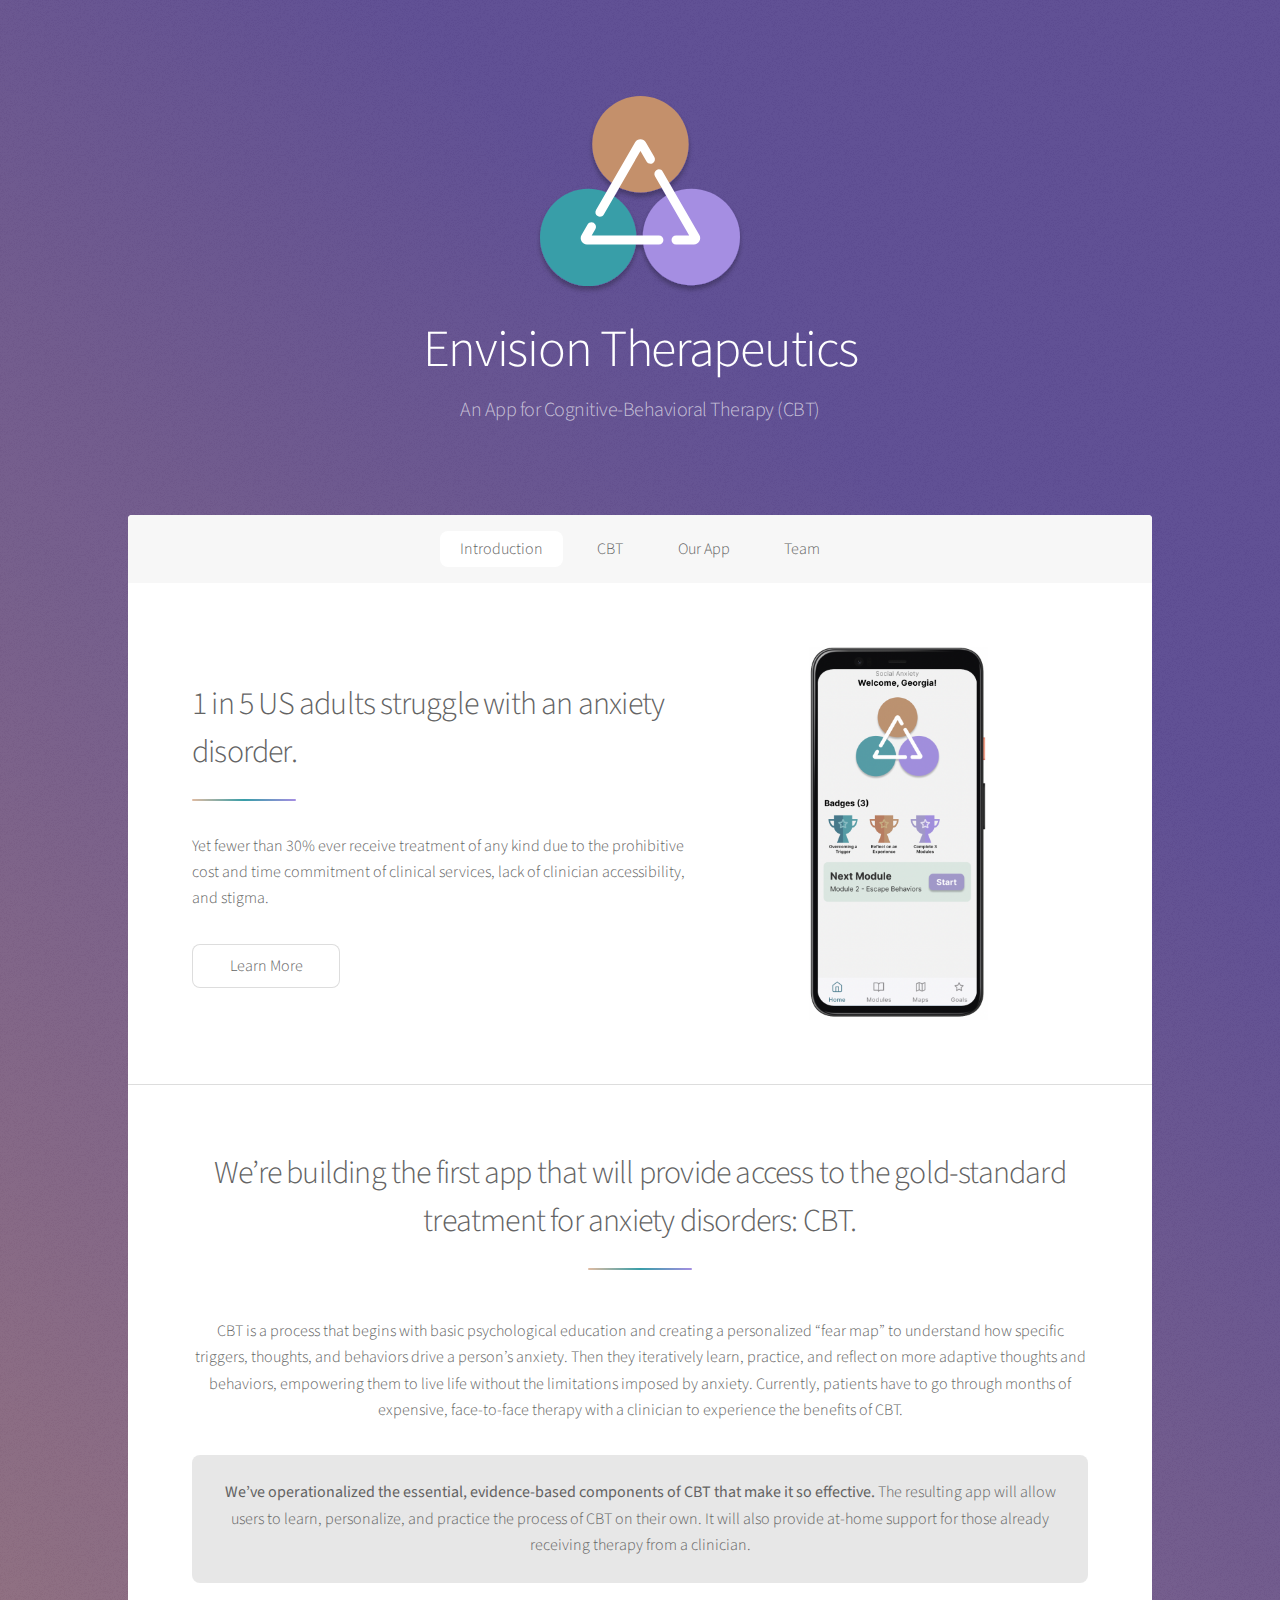
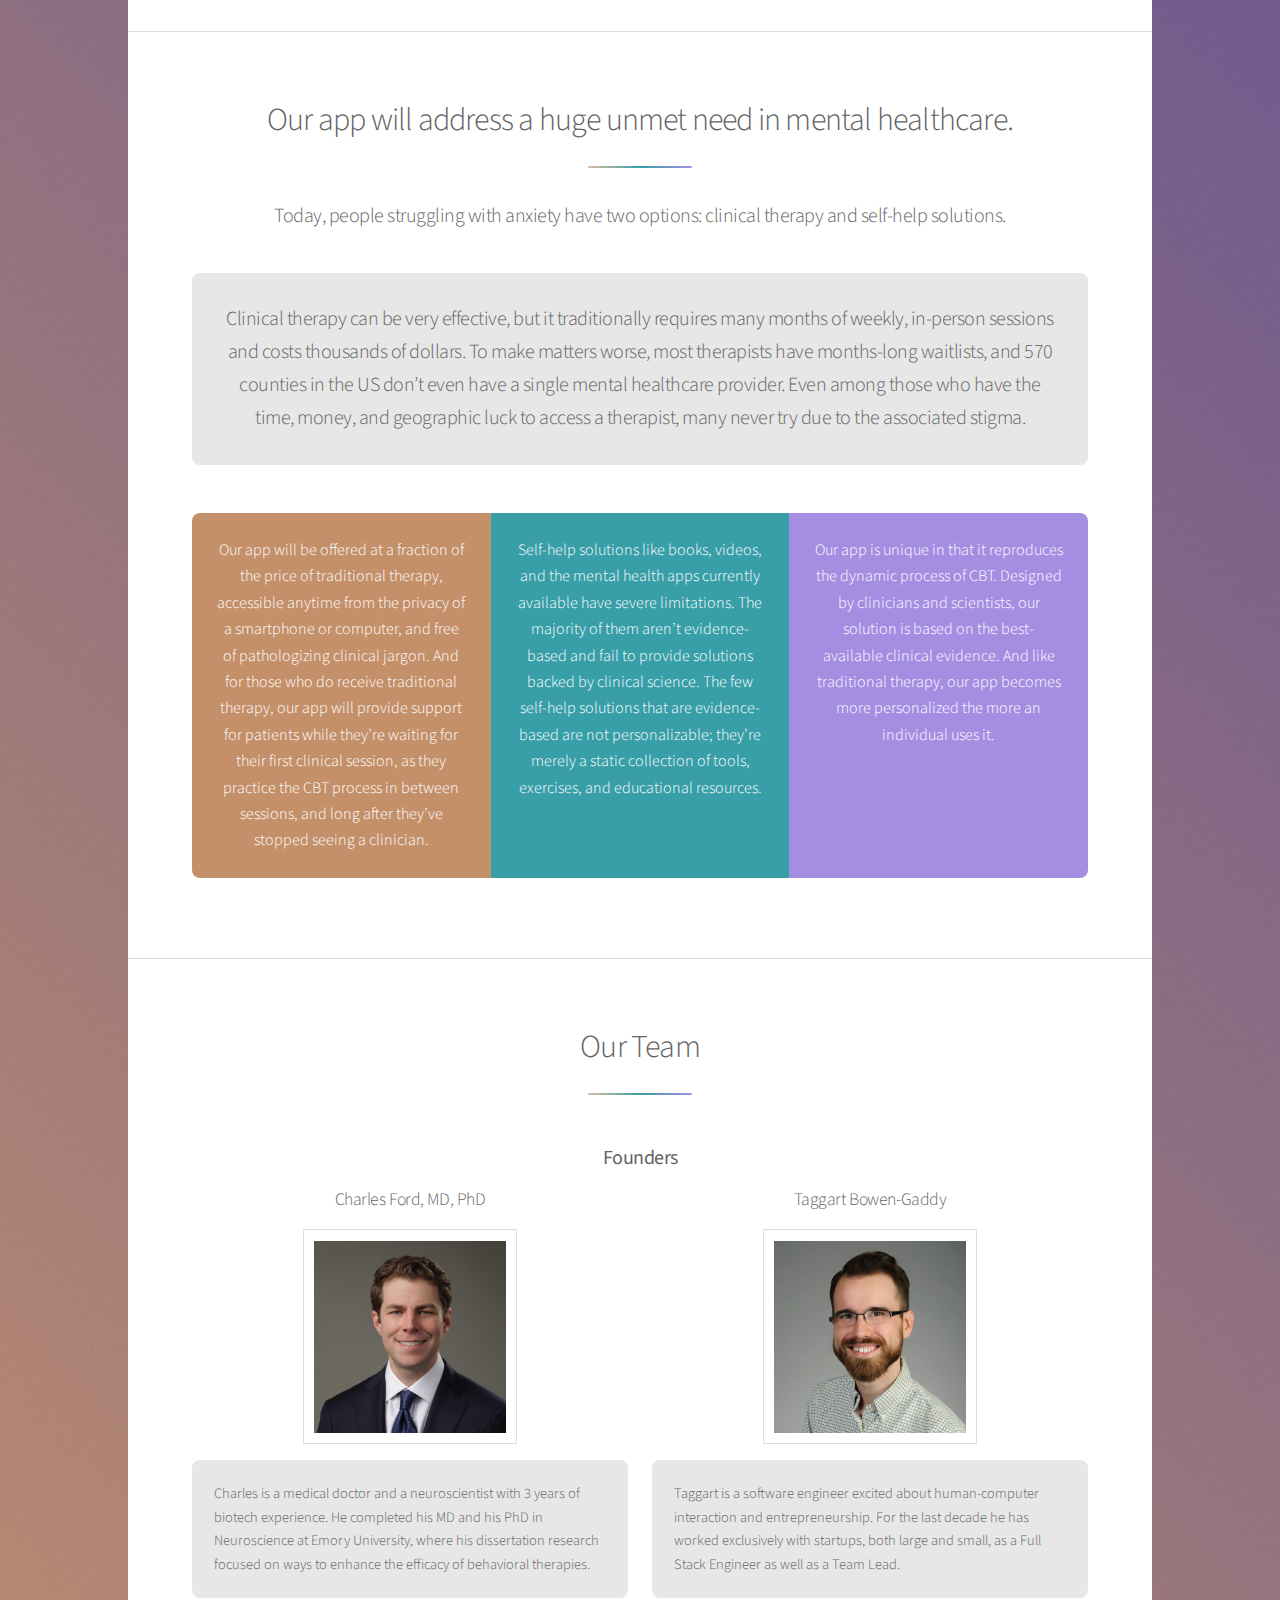
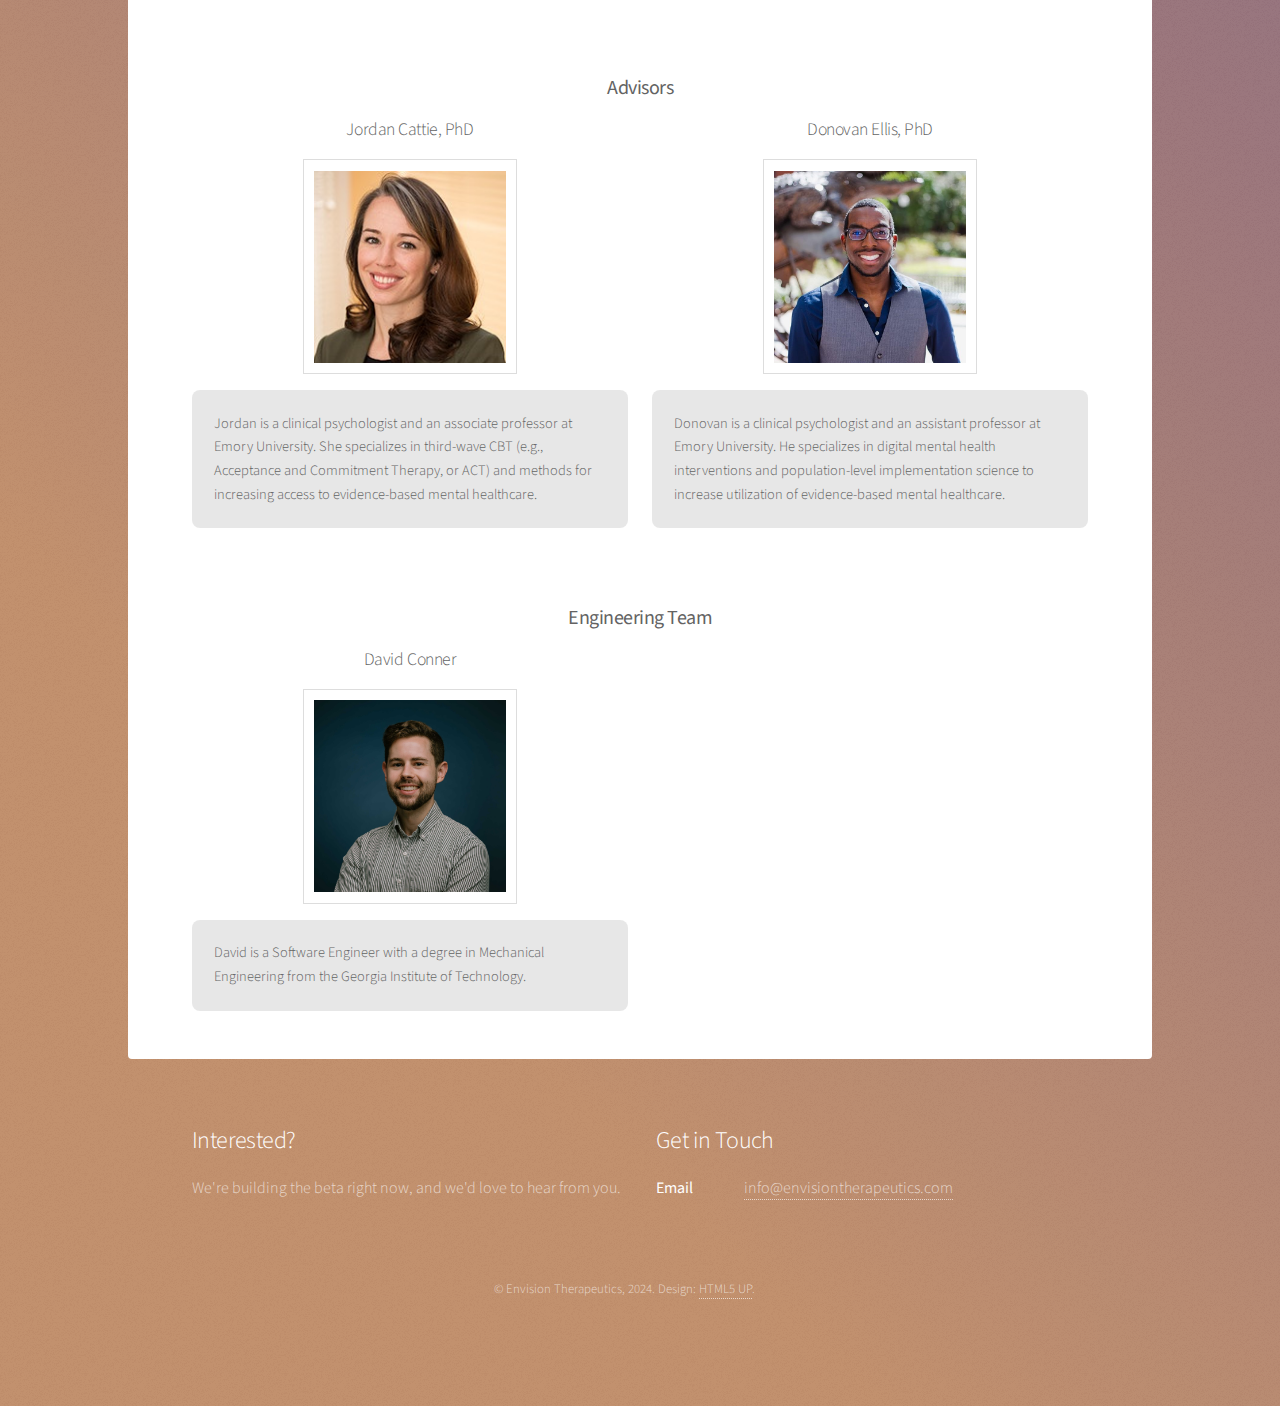
==== commit 2eafc9ab: "Remove social icons" ====
--- a/index.html
+++ b/index.html
@@ -173,13 +173,6 @@
 								<dt>Email</dt>
 								<dd><a href="#">info@envisiontherapeutics.com</a></dd>
 							</dl>
-							<ul class="icons">
-								<li><a href="#" class="icon brands fa-twitter alt"><span class="label">Twitter</span></a></li>
-								<li><a href="#" class="icon brands fa-facebook-f alt"><span class="label">Facebook</span></a></li>
-								<li><a href="#" class="icon brands fa-instagram alt"><span class="label">Instagram</span></a></li>
-								<li><a href="#" class="icon brands fa-github alt"><span class="label">GitHub</span></a></li>
-								<li><a href="#" class="icon brands fa-dribbble alt"><span class="label">Dribbble</span></a></li>
-							</ul>
 						</section>
 						<p class="copyright">&copy; Envision Therapeutics, 2024. Design: <a href="https://html5up.net">HTML5 UP</a>.</p>
 					</footer>
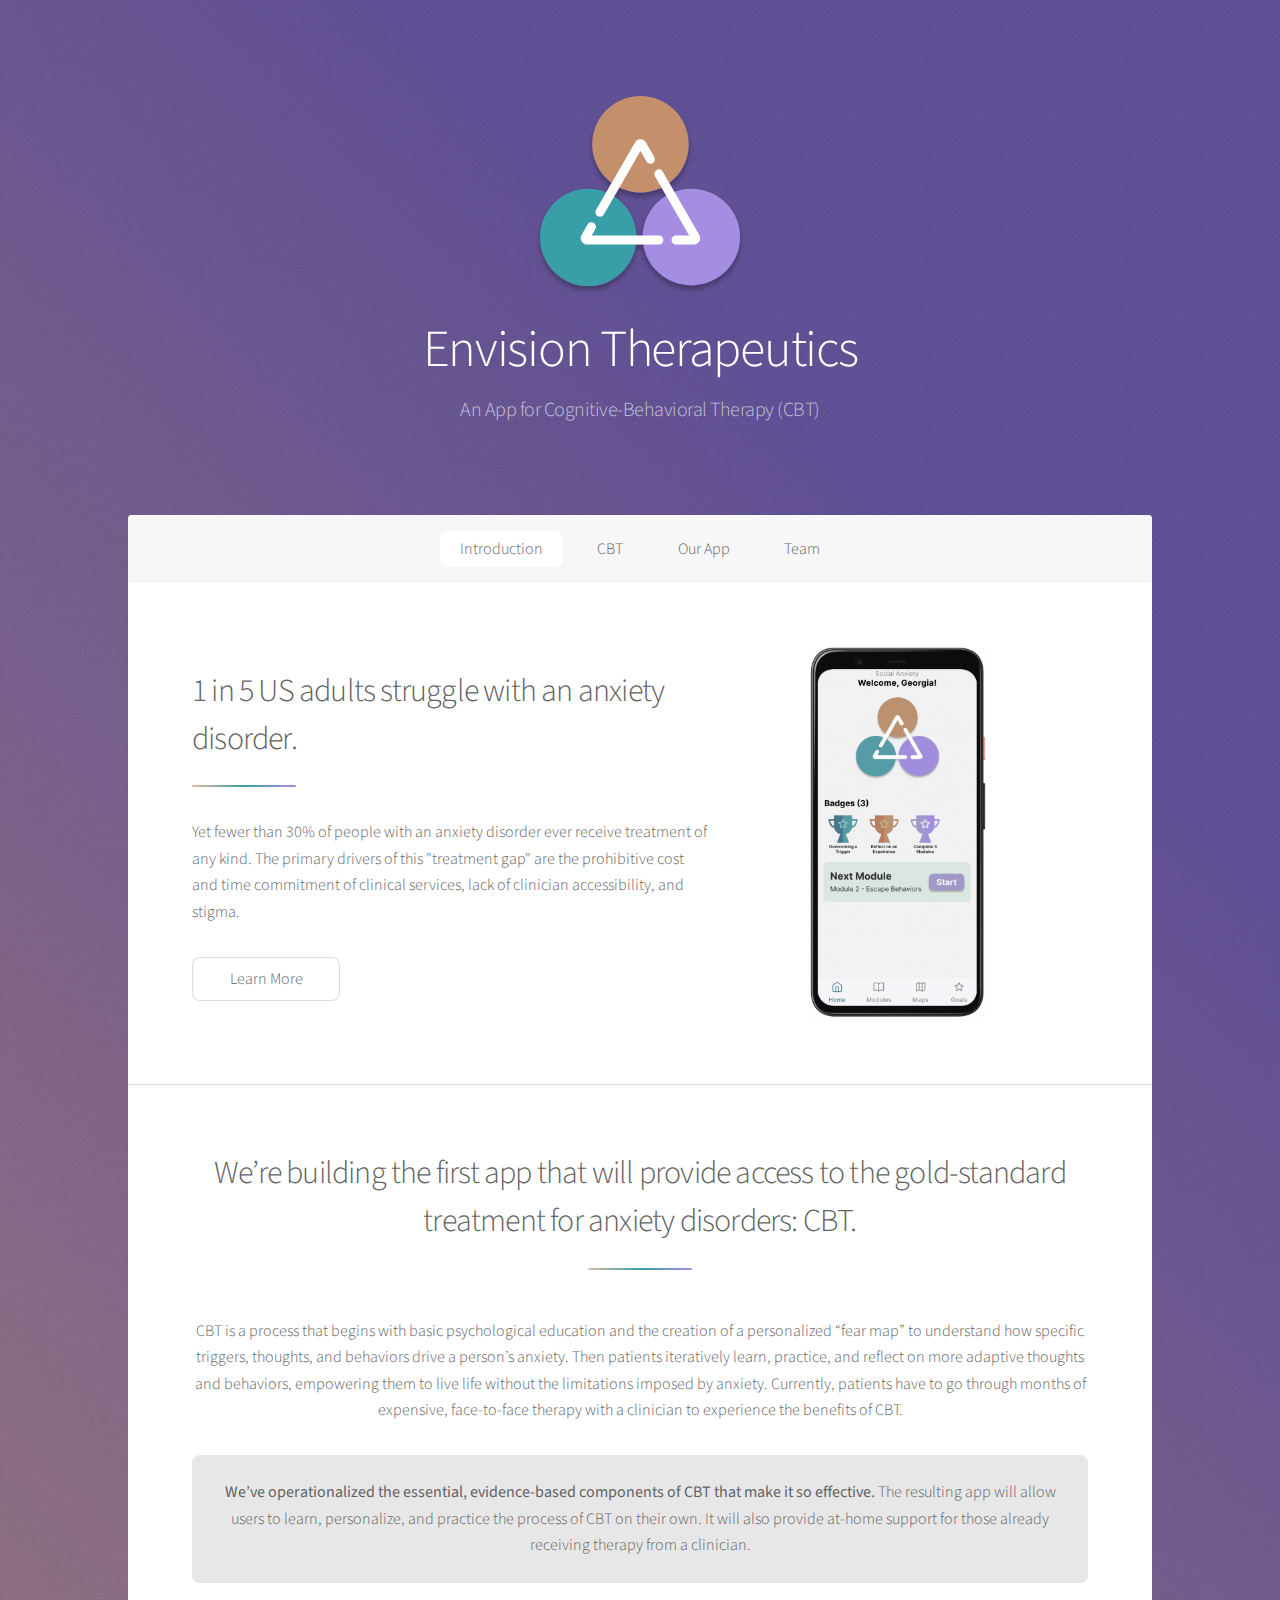
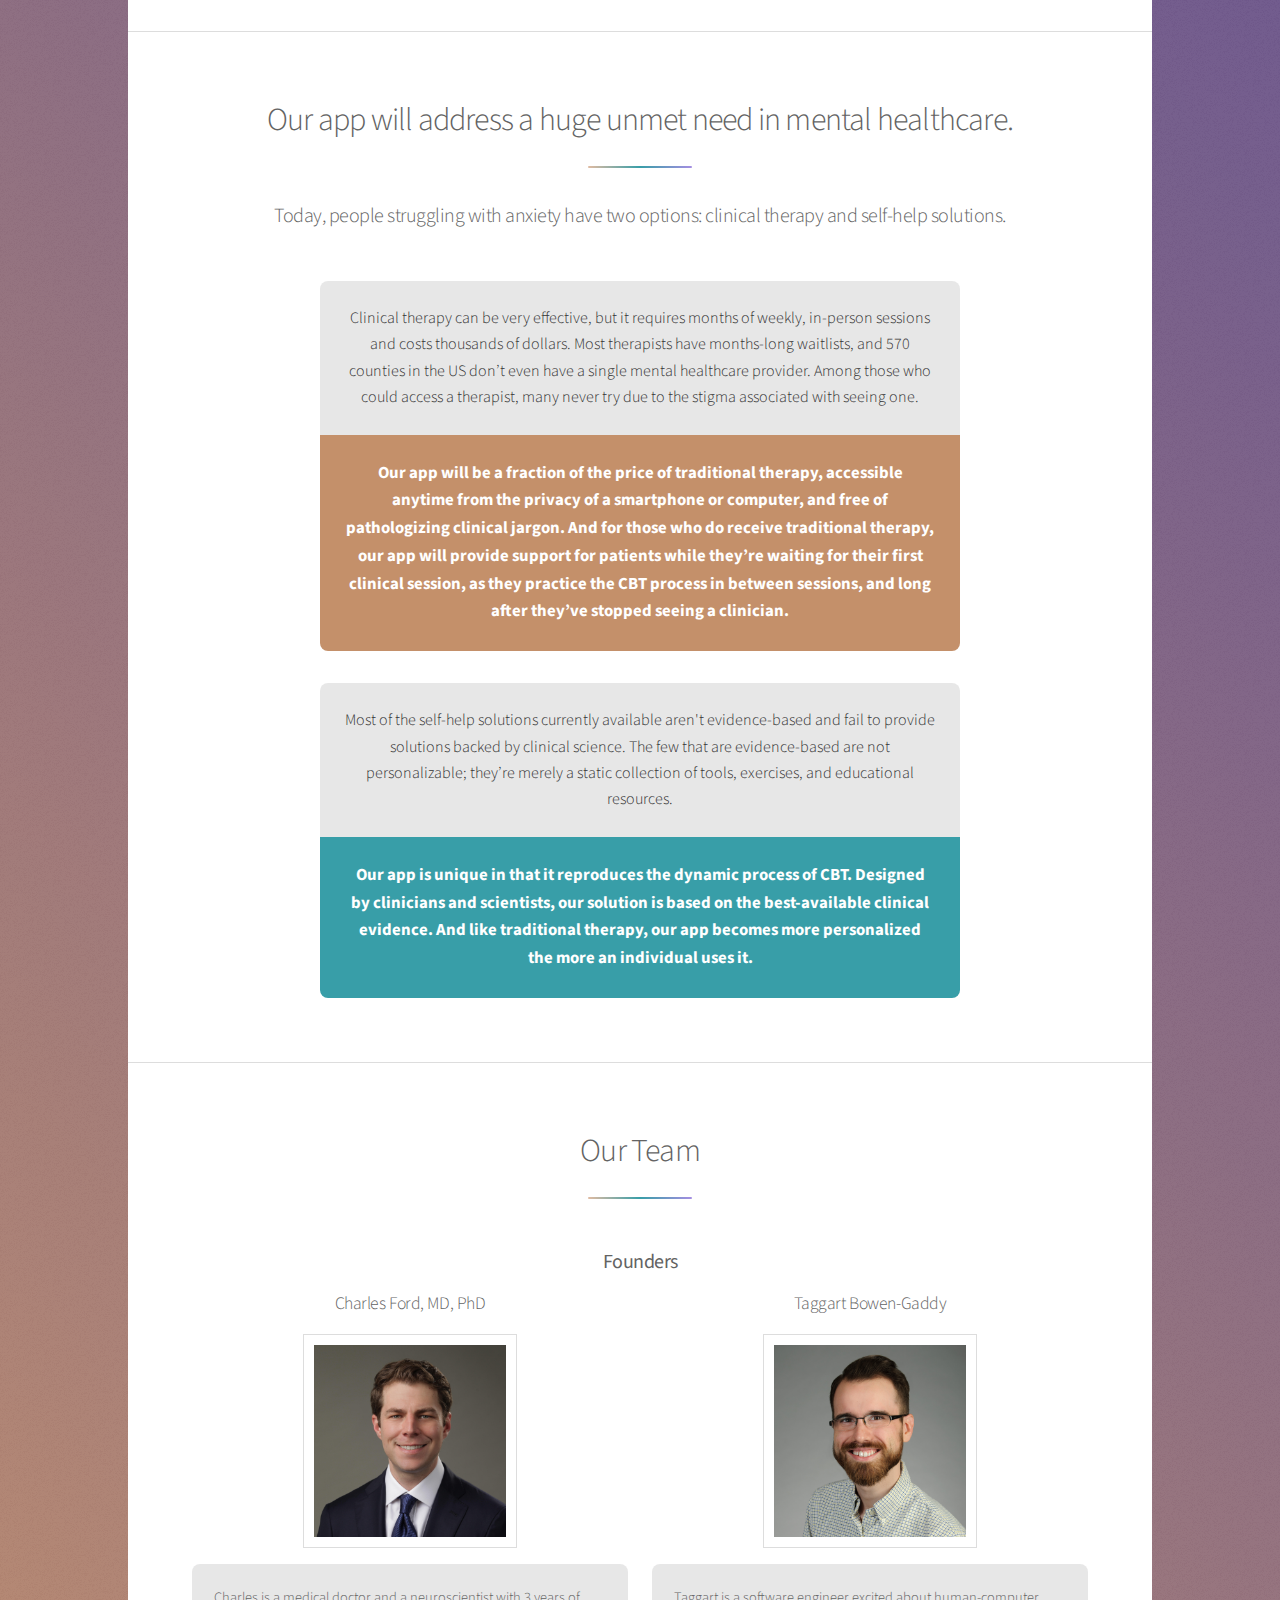
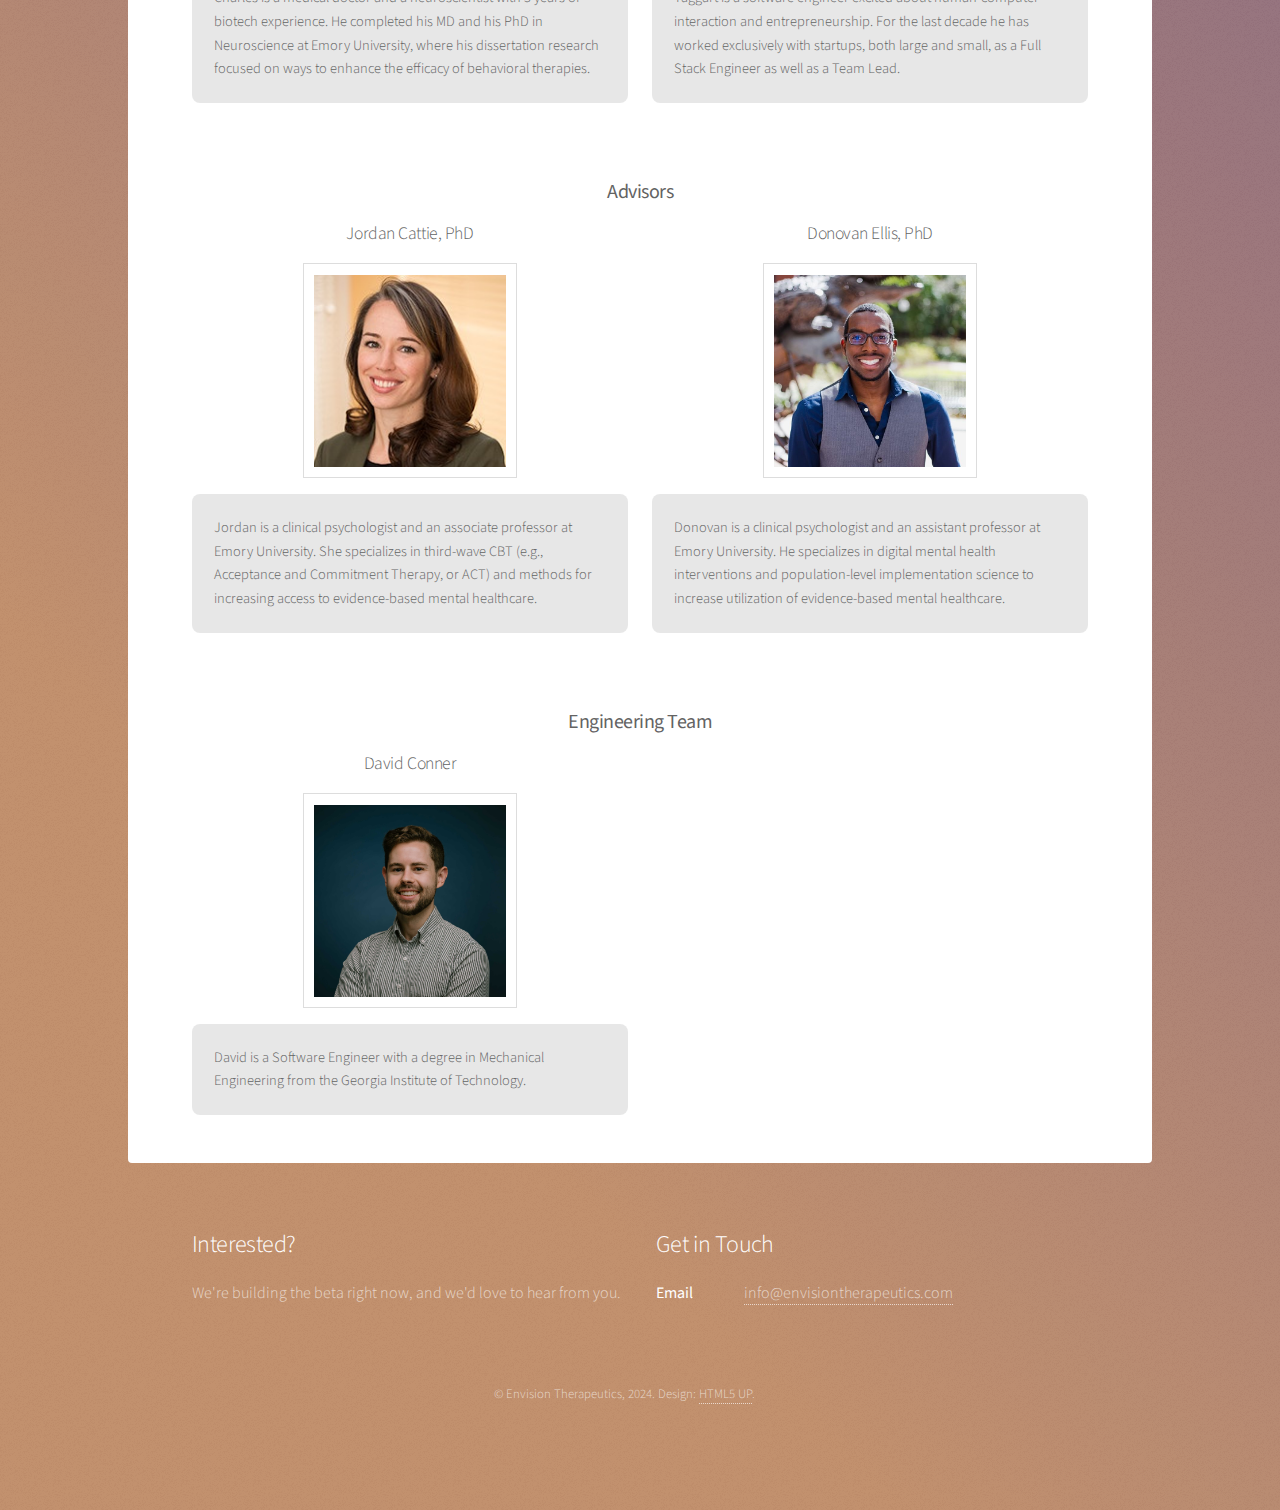
==== commit 537a1a29: "'Sandwich style' our app section" ====
--- a/index.html
+++ b/index.html
@@ -44,7 +44,7 @@
 										<header class="major">
 											<h2>1 in 5 US adults struggle with an anxiety disorder.</h2>
 										</header>
-										<p>Yet fewer than 30% ever receive treatment of any kind due to the prohibitive cost and time commitment of clinical services, lack of clinician accessibility, and stigma.</p>
+										<p>Yet fewer than 30% of people with an anxiety disorder ever receive treatment of any kind.  The primary drivers of this "treatment gap" are the prohibitive cost and time commitment of clinical services, lack of clinician accessibility, and stigma.</p>
 										<ul class="actions">
 											<li><a href="#first" class="button">Learn More</a></li>
 										</ul>
@@ -58,7 +58,7 @@
 								<header class="major">
 									<h2>We’re building the first app that will provide access to the gold-standard treatment for anxiety disorders: CBT.</h2>
 								</header>
-								<p>CBT is a process that begins with basic psychological education and creating a personalized “fear map” to understand how specific triggers, thoughts, and behaviors drive a person’s anxiety. Then they iteratively learn, practice, and reflect on more adaptive thoughts and behaviors, empowering them to live life without the limitations imposed by anxiety. Currently, patients have to go through months of expensive, face-to-face therapy with a clinician to experience the benefits of CBT.</p>
+								<p>CBT is a process that begins with basic psychological education and the creation of a personalized “fear map” to understand how specific triggers, thoughts, and behaviors drive a person’s anxiety. Then patients iteratively learn, practice, and reflect on more adaptive thoughts and behaviors, empowering them to live life without the limitations imposed by anxiety. Currently, patients have to go through months of expensive, face-to-face therapy with a clinician to experience the benefits of CBT.</p>
 								<p class="subsection"><b>We’ve operationalized the essential, evidence-based components of CBT that make it so effective.</b> The resulting app will allow users to learn, personalize, and practice the process of CBT on their own. It will also provide at-home support for those already receiving therapy from a clinician.</pre>
 							</section>
 
@@ -67,11 +67,27 @@
 								<header class="major">
 									<h2>Our app will address a huge unmet need in mental healthcare.</h2>
 									<p>Today, people struggling with anxiety have two options: clinical therapy and self-help solutions.</p>
-									<p class="subsection">Clinical therapy can be very effective, but it traditionally requires many months of weekly, in-person sessions and costs thousands of dollars. To make matters worse, most therapists have months-long waitlists, and 570 counties in the US don’t even have a single mental healthcare provider. Even among those who have the time, money, and geographic luck to access a therapist, many never try due to the  associated stigma.</p>
+									<!-- <p class="subsection">Clinical therapy can be very effective, but it traditionally requires many months of weekly, in-person sessions and costs thousands of dollars. To make matters worse, most therapists have months-long waitlists, and 570 counties in the US don’t even have a single mental healthcare provider. Even among those who have the time, money, and geographic luck to access a therapist, many never try due to the stigma associated with seeing a mental heath professional.</p> -->
 								</header>
 								<ul class="statistics">
+									<li class="style0">
+										Clinical therapy can be very effective, but it requires months of weekly, in-person sessions and costs thousands of dollars. Most therapists have months-long waitlists, and 570 counties in the US don’t even have a single mental healthcare provider. Among those who could access a therapist, many never try due to the stigma associated with seeing one.
+									</li>
 									<li class="style1">
-										Our app will be offered at a fraction of the price of traditional therapy, accessible anytime from the privacy of a smartphone or computer, and free of pathologizing clinical jargon. And for those who do receive traditional therapy, our app will provide support for patients while they’re waiting for their first clinical session, as they practice the CBT process in between sessions, and long after they’ve stopped seeing a clinician.
+										Our app will be a fraction of the price of traditional therapy, accessible anytime from the privacy of a smartphone or computer, and free of pathologizing clinical jargon. And for those who do receive traditional therapy, our app will provide support for patients while they’re waiting for their first clinical session, as they practice the CBT process in between sessions, and long after they’ve stopped seeing a clinician.
+									</li>
+								</ul>
+								<ul class="statistics">
+									<li class="style0">
+										Most of the self-help solutions currently available aren't evidence-based and fail to provide solutions backed by clinical science. The few that are evidence-based are not personalizable; they’re merely a static collection of tools, exercises, and educational resources.
+									</li>
+									<li class="style2">
+										Our app is unique in that it reproduces the dynamic process of CBT. Designed by clinicians and scientists, our solution is based on the best-available clinical evidence. And like traditional therapy, our app becomes more personalized the more an individual uses it.
+									</li>
+								</ul>
+								<!-- <ul class="statistics">
+									<li class="style1">
+										Our app will be a fraction of the price of traditional therapy, accessible anytime from the privacy of a smartphone or computer, and free of pathologizing clinical jargon. And for those who do receive traditional therapy, our app will provide support for patients while they’re waiting for their first clinical session, as they practice the CBT process in between sessions, and long after they’ve stopped seeing a clinician.
 									</li>
 									<li class="style2">
 										Self-help solutions like books, videos, and the mental health apps currently available have severe limitations. The majority of them aren’t evidence-based and fail to provide solutions backed by clinical science. The few self-help solutions that are evidence-based are not personalizable; they’re merely a static collection of tools, exercises, and educational resources.
@@ -79,7 +95,7 @@
 									<li class="style3">
 										Our app is unique in that it reproduces the dynamic process of CBT. Designed by clinicians and scientists, our solution is based on the best-available clinical evidence. And like traditional therapy, our app becomes more personalized the more an individual uses it.
 									</li>
-								</ul>
+								</ul> -->
 							</section>
 
 						<!-- Get Started -->
--- a/assets/css/main.css
+++ b/assets/css/main.css
@@ -2889,7 +2889,16 @@
 			padding: 1.5em;
 			color: #ffffff;
 			text-align: center;
-		}
+			font-weight: 700;
+			font-size: 1.05em;
+		}
+
+			.statistics li.style0 {
+				background-color: rgba(161, 161, 161, 0.25);
+				color: #333;
+				font-weight: 300;
+				font-size: 1em;
+			}
 
 			.statistics li.style1 {
 				/* background-color: #efa8b0; */
@@ -2903,7 +2912,7 @@
 
 			.statistics li.style3 {
 				/* background-color: #a89cc8; */
-				background-color: #a58ee2;
+				background-color: #c4906a;
 			}
 
 			.statistics li.style4 {
@@ -2951,10 +2960,20 @@
 		}
 
 		@media screen and (max-width: 736px) {
+			.statistics {
+				width: 20em;
+			}
+
+			.statistics li strong, .statistics li b {
+				font-size: 2.5em;
+			}
+		}
+
+		@media screen and (max-width: 999999999px) {
 
 			.statistics {
 				display: block;
-				width: 20em;
+				width: 40em;
 				max-width: 100%;
 				margin: 0 auto 2em auto;
 			}
@@ -2972,11 +2991,6 @@
 				.statistics li .icon:before {
 					font-size: 3.75rem;
 				}
-
-				.statistics li strong, .statistics li b {
-					font-size: 2.5em;
-				}
-
 		}
 
 /* Spotlight */
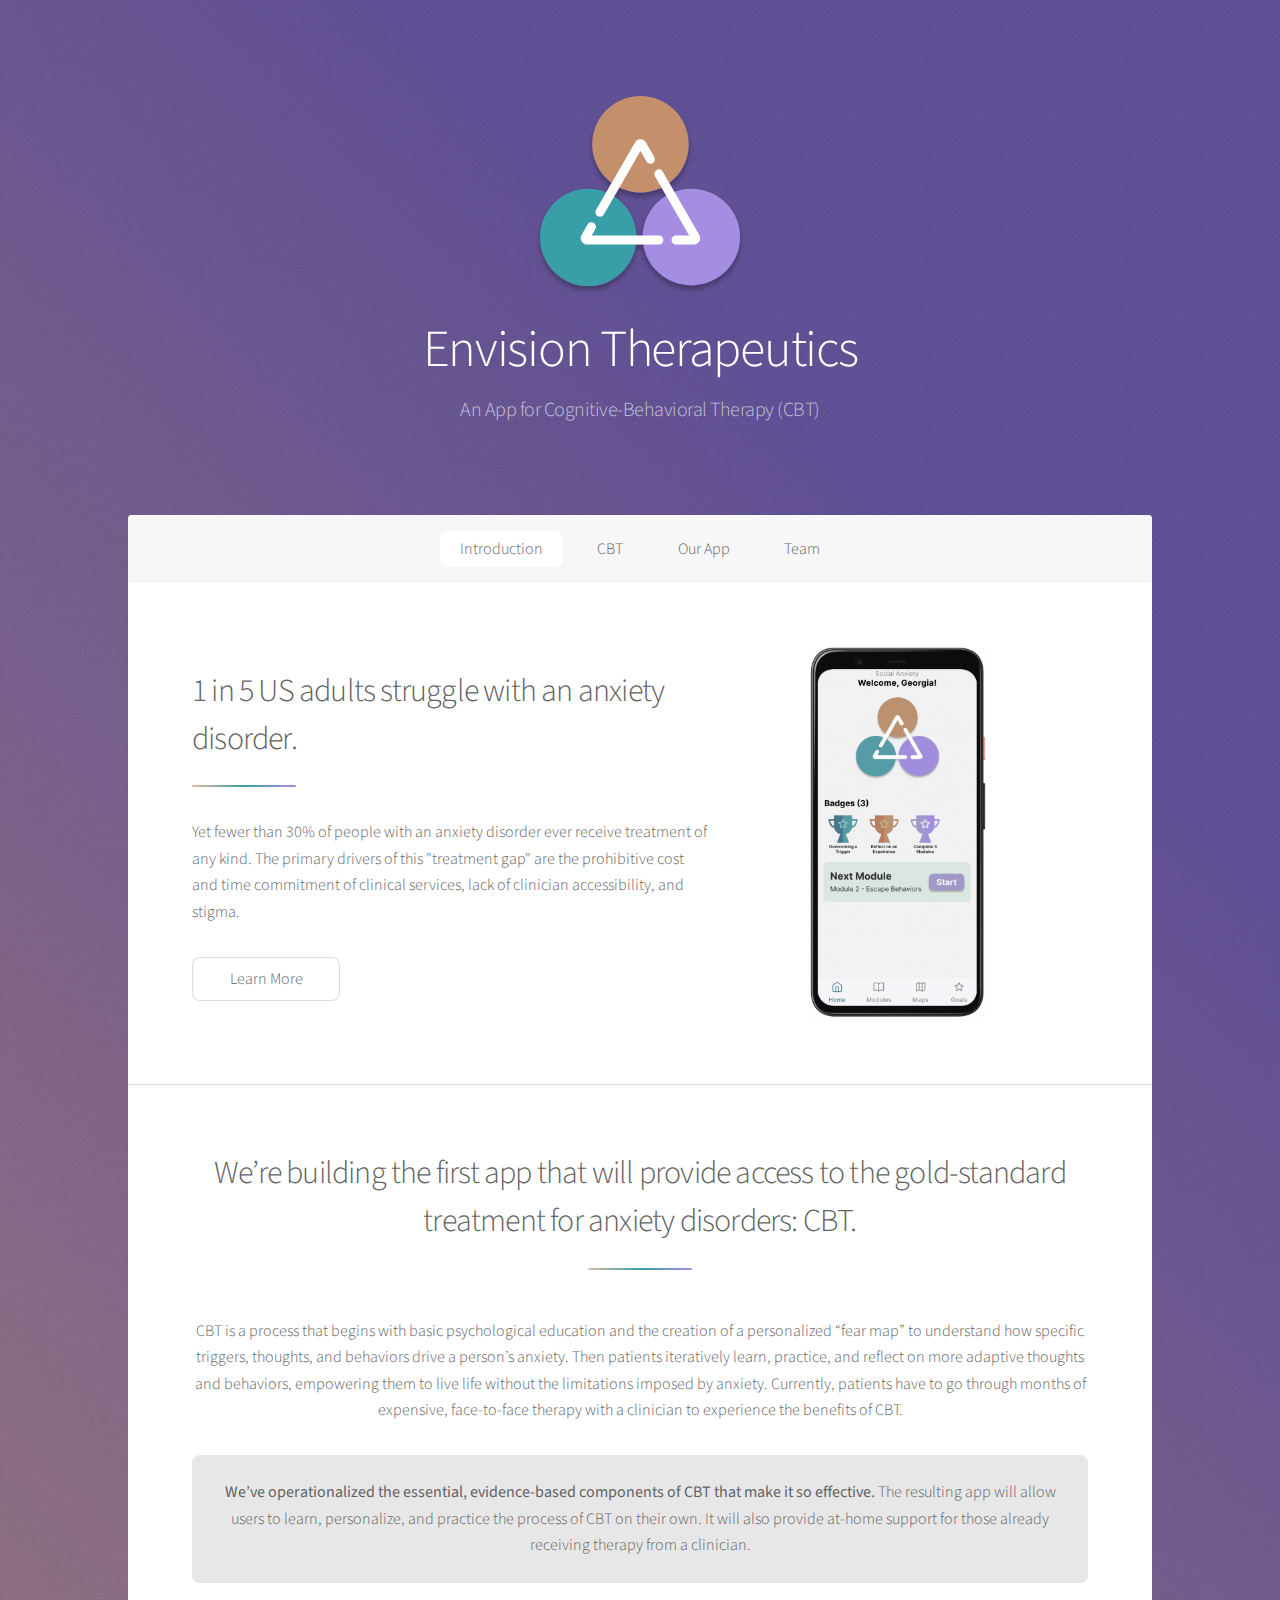
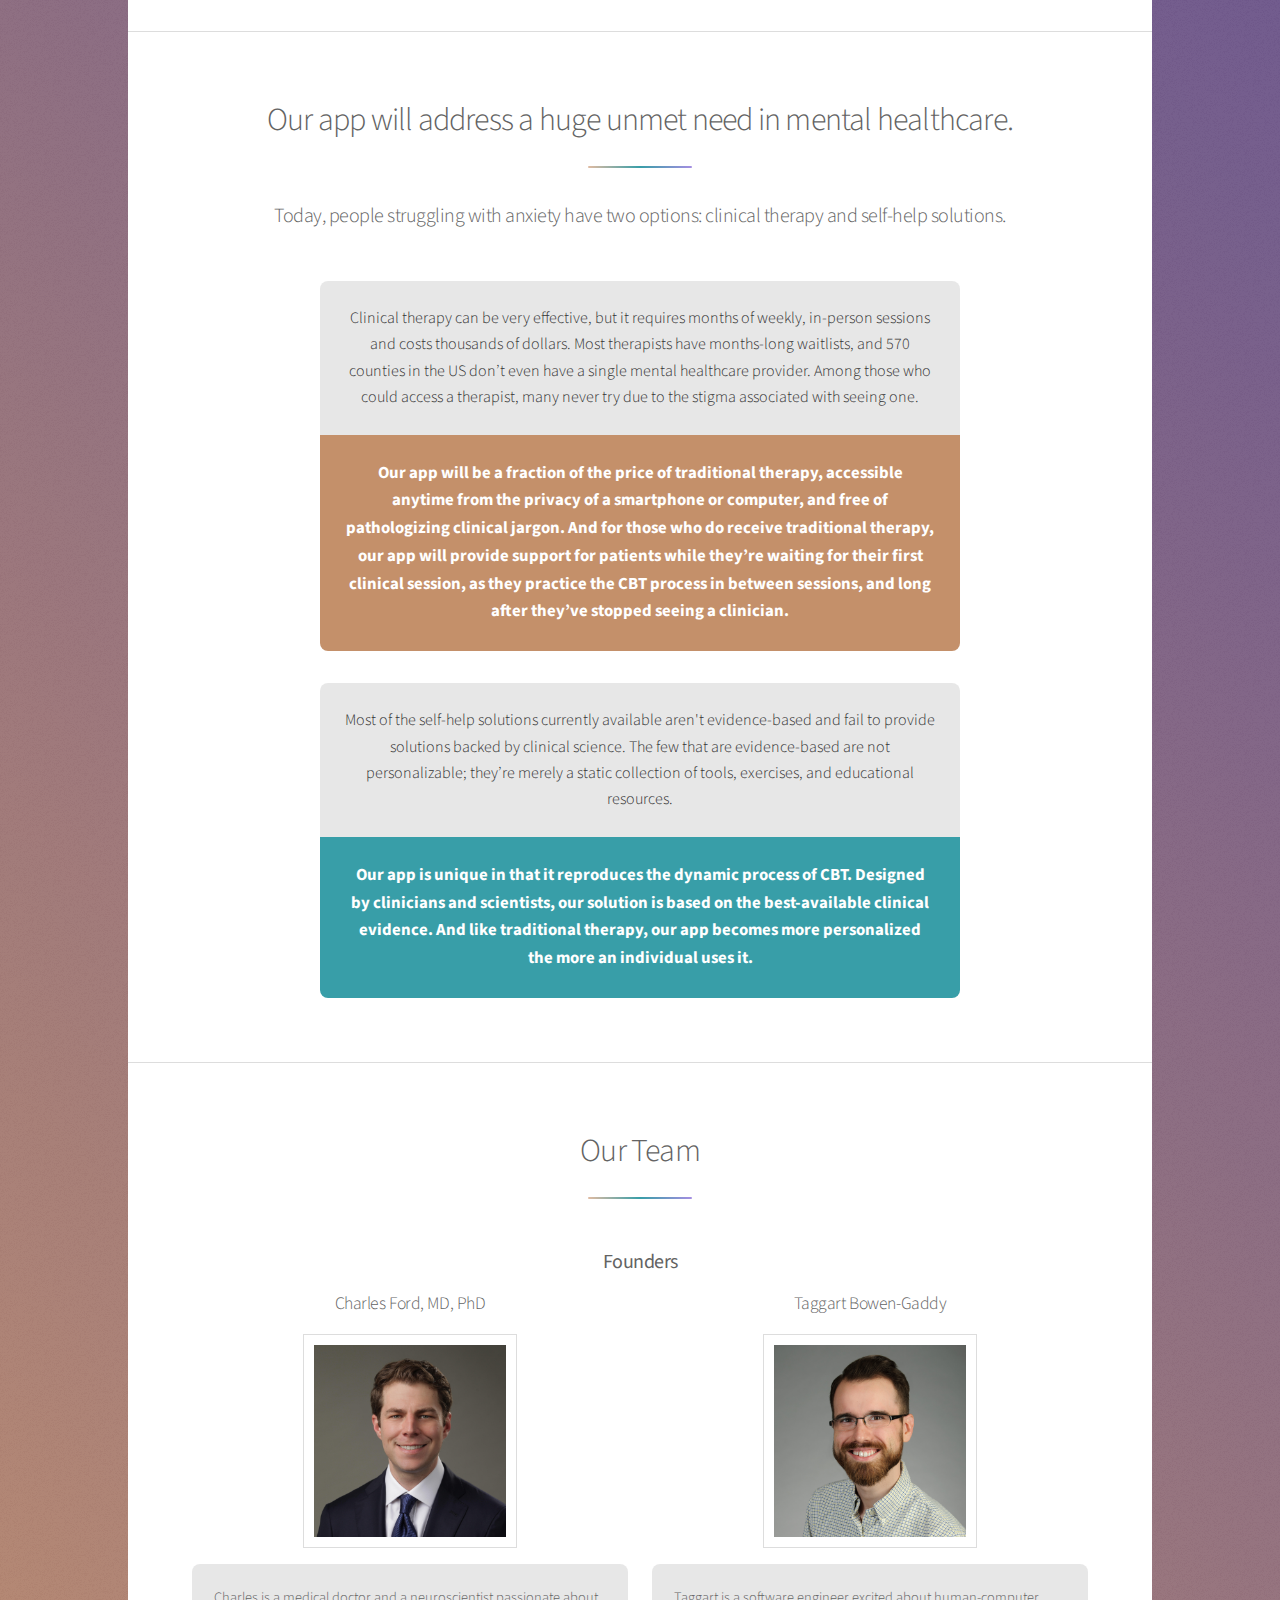
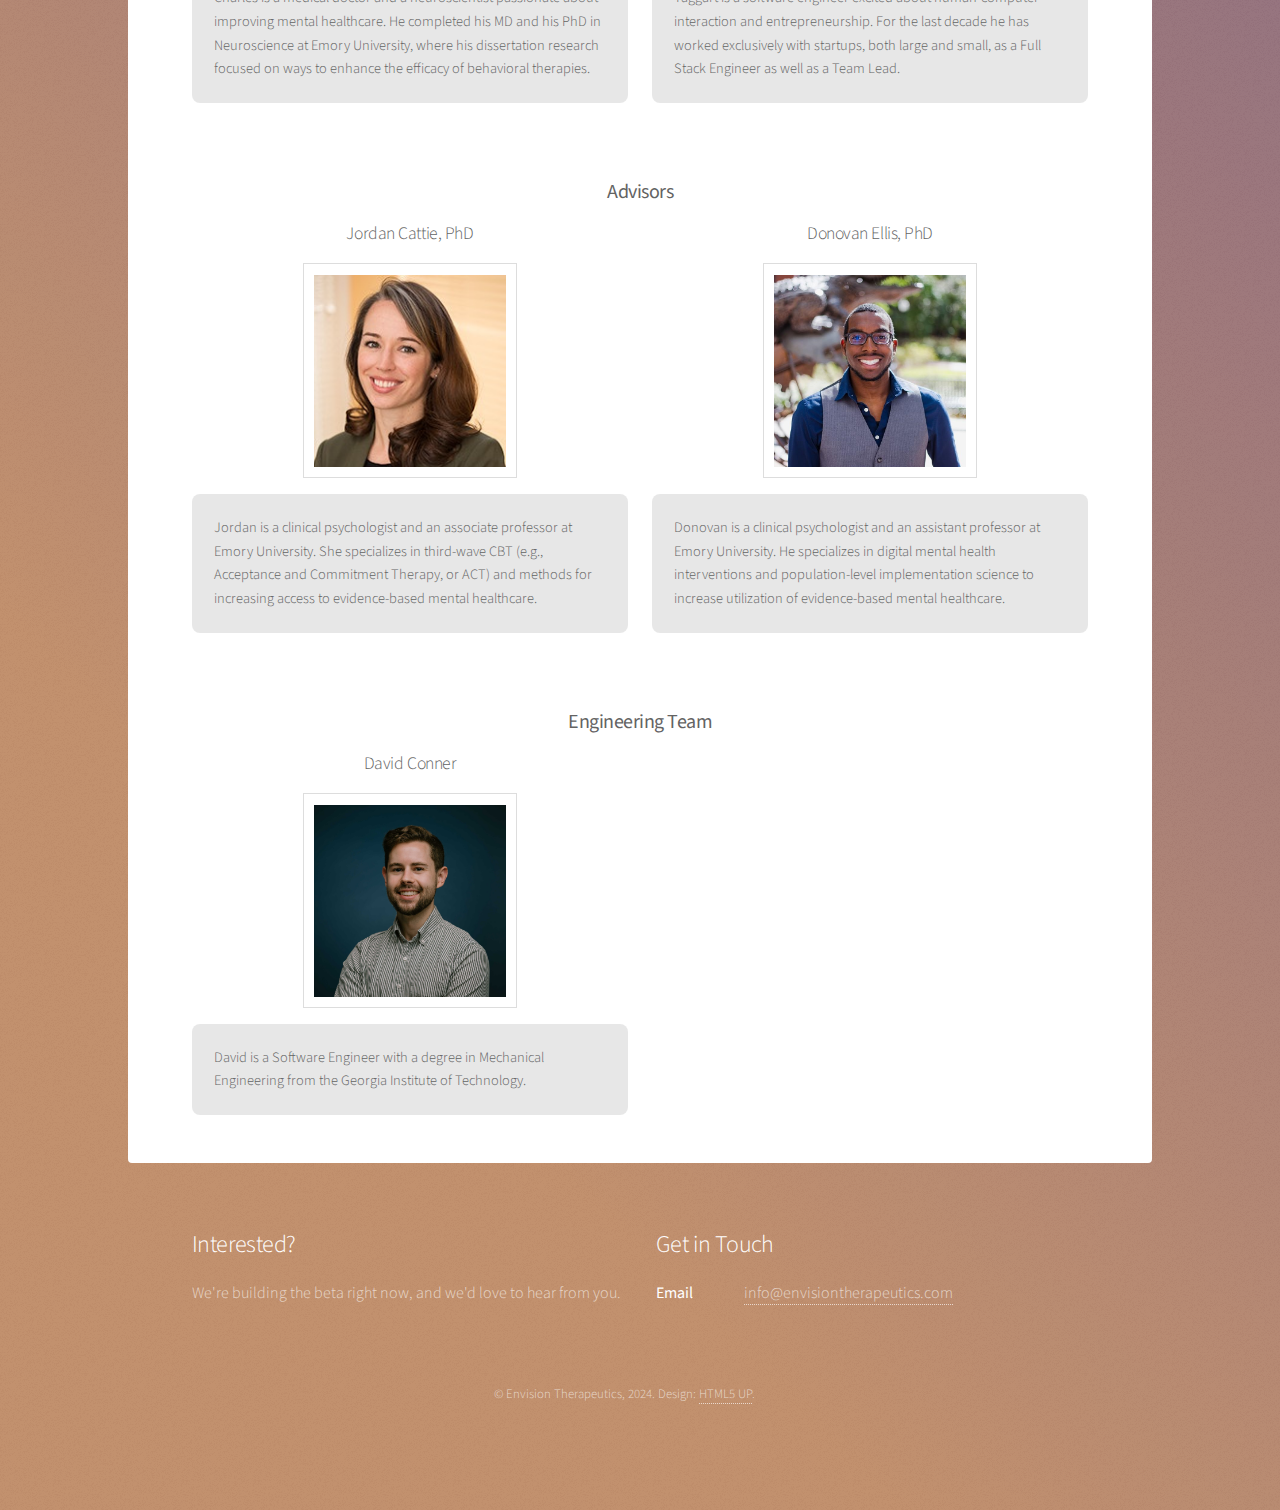
==== commit d2e6e4c5: "Charlie bio" ====
--- a/index.html
+++ b/index.html
@@ -116,7 +116,7 @@
 														 alt="Charles Ford" 
 														 style="--zoom: 1; --position-y: 0%;" />
 												</span>
-												<p class="subsection">Charles is a medical doctor and a neuroscientist with 3 years of biotech experience. He completed his MD and his PhD in Neuroscience at Emory University, where his dissertation research focused on ways to enhance the efficacy of behavioral therapies.</p>
+												<p class="subsection">Charles is a medical doctor and a neuroscientist passionate about improving mental healthcare. He completed his MD and his PhD in Neuroscience at Emory University, where his dissertation research focused on ways to enhance the efficacy of behavioral therapies.</p>
 											</div>
 										</div>
 									</div>
